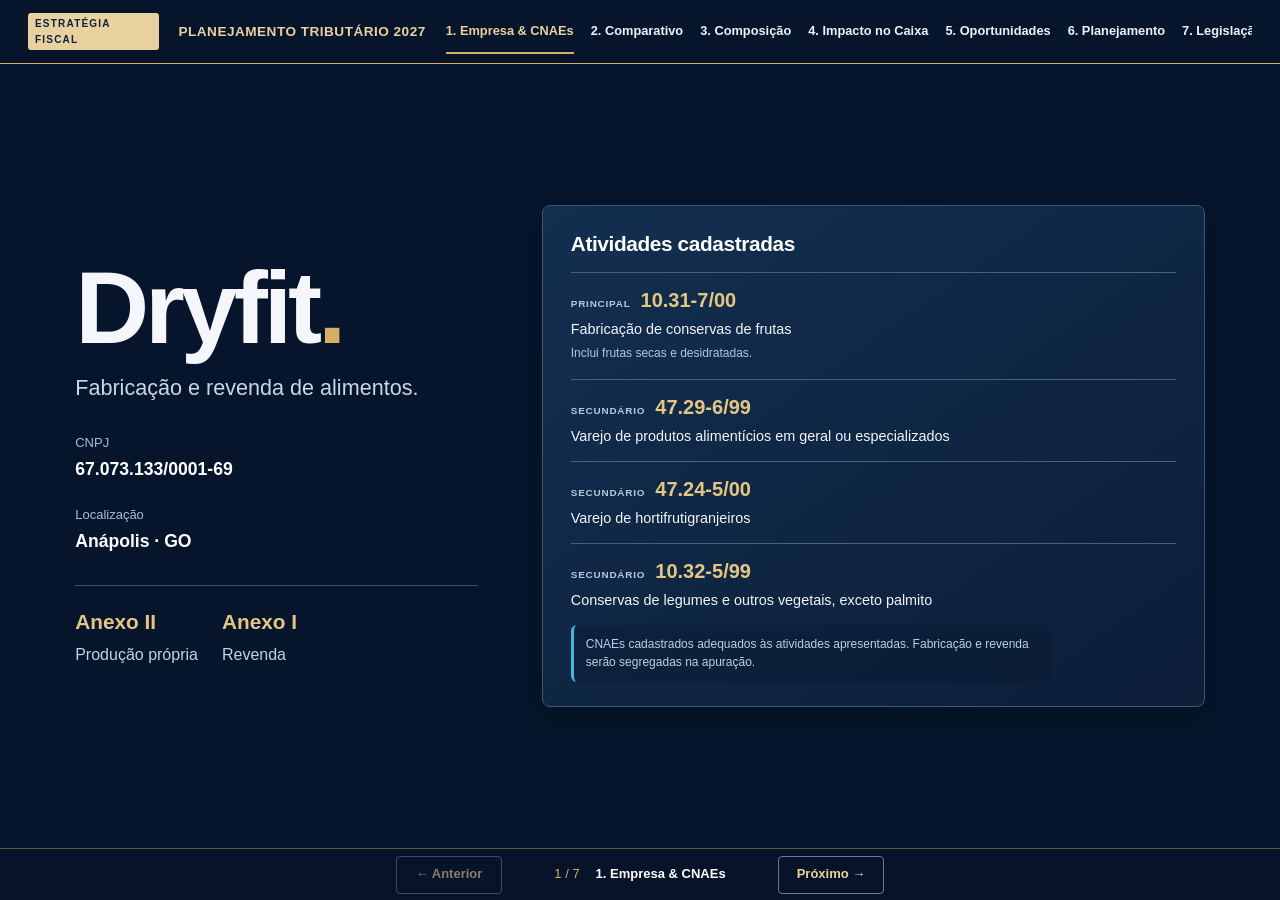
==== PAINEL_TRIBUTARIO_CNPJ_67073133000169.html @ e301f30d "Add files via upload" ====
<!doctype html>
<html lang="pt-BR">
<head>
<meta charset="utf-8">
<meta name="viewport" content="width=device-width,initial-scale=1">
<meta name="theme-color" content="#081a34">
<title>Planejamento Tributário 2027 · Apresentação Executiva Dryfit</title>
<link rel="stylesheet" href="painel_tributario.css">
<link rel="stylesheet" href="client_final.css">
<script src="vendor/three.global.js" defer></script><script src="painel_tributario.js" defer></script><script src="meeting_chart_3d.js" defer></script><script src="client_final.js" defer></script>
</head>
<body data-slide="empresa">

<header class="masthead">
  <a class="brand" href="#empresa">
    <span class="brand-badge">ESTRATÉGIA FISCAL</span>
    <span class="brand-name">PLANEJAMENTO TRIBUTÁRIO 2027</span>
  </a>
  <nav class="section-nav" aria-label="Navegação da apresentação">
    <a href="#empresa" aria-current="page">1. Empresa & CNAEs</a>
    <a href="#tributacao">2. Comparativo</a>
    <a href="#tributos">3. Composição</a>
    <a href="#alternativas">4. Impacto no Caixa</a>
    <a href="#oportunidades">5. Oportunidades</a>
    <a href="#atuacao">6. Planejamento</a>
    <a href="#legislacao">7. Legislação</a>
  </nav>
</header>

<main class="page-width">

  <!-- SLIDE 1: EMPRESA E CNAES -->
  <section id="empresa" class="presentation-slide company-slide" data-slide><div class="company-identity"><h1 class="companywordmark">Dryfit<span>.</span></h1><p class="company-description">Fabricação e revenda de alimentos.</p><div class="company-data"><div><span>CNPJ</span><strong>67.073.133/0001-69</strong></div><div><span>Localização</span><strong>Anápolis · GO</strong></div></div><div class="company-annexes"><div><strong>Anexo II</strong><span>Produção própria</span></div><div><strong>Anexo I</strong><span>Revenda</span></div></div></div><div class="company-cnae"><h2>Atividades cadastradas</h2><div class="registered-cnae"><span>PRINCIPAL</span><strong>10.31-7/00</strong><p>Fabricação de conservas de frutas</p><small>Inclui frutas secas e desidratadas.</small></div><div class="registered-cnae"><span>SECUNDÁRIO</span><strong>47.29-6/99</strong><p>Varejo de produtos alimentícios em geral ou especializados</p></div><div class="registered-cnae"><span>SECUNDÁRIO</span><strong>47.24-5/00</strong><p>Varejo de hortifrutigranjeiros</p></div><div class="registered-cnae"><span>SECUNDÁRIO</span><strong>10.32-5/99</strong><p>Conservas de legumes e outros vegetais, exceto palmito</p></div><p class="cnae-note">CNAEs cadastrados adequados às atividades apresentadas. Fabricação e revenda serão segregadas na apuração.</p></div></section>

  <!-- SLIDE 2: COMPARATIVO DE RECOLHIMENTO -->
  <div class="page-title" hidden>
    <h1>Comparativo de Desembolso Tributário</h1>
    <p>Simulação executiva de recolhimento · Cenários para 2027 · Anápolis / GO</p>
    <div class="company-meta">
      <span>CNPJ 67.073.133/0001-69</span>
      <span id="annexContext">Produção própria · Anexo II</span>
      <span>Revenda Varejo: Anexo I (4,00%)</span>
    </div>
  </div>

  <section id="tributacao" data-slide class="presentation-slide decision-stage" aria-label="Comparativo executivo de tributos" hidden>
    <aside class="controls">
      <div class="field">
        <label for="monthly">Receita mensal de referência</label>
        <output class="control-value" id="monthValue" for="monthly">R$ 3.000,00</output>
        <input id="monthly" type="range" min="3000" max="20000" step="500" value="3000">
        <div class="range-labels"><span>R$ 3 mil</span><span>R$ 15 mil</span><span>R$ 20 mil</span></div>
      </div>

      <div class="field activity-choice">
        <span class="field-label">Origem da mercadoria vendida</span>
        <div class="segmented" role="group" aria-label="Enquadramento da mercadoria">
          <button type="button" id="activityAnnex2" aria-pressed="true">Produção própria · II</button>
          <button type="button" id="activityAnnex1" aria-pressed="false">Revenda · I</button>
        </div>
        <p class="hint" id="activityHint">Produção própria no CNAE 1031-7/00 (4,5%). Revenda com CNAEs de comércio · Anexo I.</p>
      </div>

      <div class="field product-choice">
        <span class="field-label">Frutas secas elegíveis</span>
        <div class="product-benefit-fixed"><strong>Redução de 60%</strong><span>Aplicada ao IBS/CBS por fora</span></div>
        <div class="segmented" role="group" aria-label="Tratamento fiscal dos produtos na reforma tributária" hidden>
          <button type="button" id="standardProduct" aria-pressed="false">Geral (11,3%)</button>
          <button type="button" id="foodProduct" aria-pressed="true">Redução 60%</button>
          <button type="button" id="zeroProduct" aria-pressed="false">Alíquota zero</button>
        </div>
        <p class="benefit-scope">A redução altera apenas o híbrido. O DAS integral permanece igual.</p>
      </div>

      <button type="button" id="productsToggle" class="products-button" aria-haspopup="dialog">Consultar catálogo e NCMs</button>

      <details class="history">
        <summary>Ajustar base acumulada (RBT12)</summary>
        <div class="segmented" role="group" aria-label="Base da receita acumulada">
          <button type="button" id="stable" aria-pressed="true">Receita constante</button>
          <button type="button" id="custom" aria-pressed="false">Informar RBT12</button>
        </div>
        <div id="rbtWrap" class="field" hidden>
          <label for="rbt">Receita acumulada em 12 meses</label>
          <output class="control-value" id="rbtValue" for="rbt">R$ 36.000,00</output>
          <input id="rbt" type="range" min="1000" max="360000" step="1000" value="36000">
        </div>
      </details>

      <button type="button" id="reset" class="reset-button">Restaurar valores padrão</button>
      <div id="inputError" role="alert" hidden></div>
    </aside>

    <div class="comparison-stage">
      <div class="comparison-heading">
        <h2>Simples Integral vs. IBS/CBS por Fora</h2>
      </div>

      <!-- Comparação com composição do recolhimento por fora. -->
      <figure class="chart3d" aria-label="Comparação visual dos totais mensais"><div class="columns"><div class="column-group integral"><div class="column-label"><h3>Simples integral</h3></div><div class="bar-space"><div class="tax-column" id="fullBar" style="--bar-height:139.45"><div class="column-total"><strong id="fullTotal">R$ 135,00</strong><span>/ mês</span><span class="column-rate" id="fullRate">4,50%</span></div></div></div><p class="chart-legend">DAS <strong id="fullDASshare">R$ 135,00</strong></p></div><div class="column-group external"><div class="column-label"><h3>IBS/CBS por fora</h3></div><div class="bar-space"><div class="tax-column" id="hybridBar" style="--bar-height:260"><div class="column-total"><strong id="hybridTotal">R$ 251,70</strong><span>/ mês</span><span class="column-rate" id="hybridRate">8,39%</span></div></div></div><p class="chart-legend"><span>DAS remanescente <strong id="hybridBase">R$ 116,10</strong></span><span>IBS/CBS bruto <strong id="hybridRegular">R$ 135,60</strong></span></p></div></div><div class="chart-floor" aria-hidden="true"></div><figcaption class="estimate-note" id="scenarioLabel">Estimativa · valores brutos sem créditos</figcaption></figure>

      <div class="decision-message">
        <h3 id="decisionTitle">Impacto direto no caixa</h3>
        <p id="decisionText">Comparação de recolhimento sob os mesmos parâmetros de receita.</p>
        <strong id="monthlyGap">Diferença: +R$ 116,70 / mês</strong>
      </div>

      <div class="tax-detail">
        <div>
          <span>CBS por fora</span>
          <strong id="cbsApplied">4,48%</strong>
          <small id="cbsAmount">R$ 134,40 / mês</small>
        </div>
        <div>
          <span>IBS por fora</span>
          <strong id="ibsApplied">0,04%</strong>
          <small id="ibsAmount">R$ 1,20 / mês</small>
        </div>
        <div>
          <span>Produto no híbrido</span>
          <strong id="reductionValue">Redução de 60%</strong>
          <small id="benefitProductHint">Frutas secas sem adição de açúcar</small>
        </div>
      </div>
      <p class="estimate-note">Estimativa 2027 · CBS 11,2% + IBS 0,1% antes do benefício · débitos brutos, sem créditos.</p>
    </div>
  </section>

  <p id="statusText" class="sr-only" role="status" aria-live="polite"></p>

  <!-- SLIDE 3: ONDE ENTRA CADA TRIBUTO -->
  <section id="tributos" class="presentation-slide section-block" data-slide hidden>
    <div class="section-heading">
      <h2>Composição dos Tributos</h2>
      <p><span id="taxTableActivityRef">Produção · Anexo II</span> · receita <span id="taxTableMonthRef">R$ 3.000,00</span>.</p>
    </div>
    <div class="table-scroll">
      <table class="tax-table">
        <thead>
          <tr>
            <th scope="col">Tributo</th>
            <th scope="col">Simples Integral<br>Alíquota Efetiva</th>
            <th scope="col">Valor no DAS</th>
            <th scope="col">IBS/CBS por Fora<br>Alíquota Efetiva</th>
            <th scope="col">Valor Recolhido</th>
            <th scope="col">Forma de Recolhimento</th>
          </tr>
        </thead>
        <tbody id="taxRows"></tbody>
        <tfoot>
          <tr>
            <th>Total Mensal</th>
            <td id="taxFullRate"></td>
            <td id="taxFullAmount"></td>
            <td id="taxHybridRate"></td>
            <td id="taxHybridAmount"></td>
            <td>Guia única vs. Duas apurações</td>
          </tr>
        </tfoot>
      </table>
    </div>
    <div class="tax-explanation">
      <p><strong>Integral:</strong> tributos da atividade reunidos no DAS. IPI apenas na produção própria.</p>
      <p><strong>Híbrido:</strong> tributos remanescentes no DAS; IBS/CBS separados, com o tratamento do produto.</p>
    </div>
  </section>

  <!-- SLIDE 4: IMPACTO NO CAIXA -->
  <section id="alternativas" data-slide class="presentation-slide section-block" hidden>
    <div class="section-heading">
      <h2>Impacto no Fluxo de Caixa</h2>
      <p><span id="comparisonScenario">Produção · Anexo II · Redução de 60%</span><br>Valores brutos, sem créditos.</p>
    </div>
    <div class="table-scroll" tabindex="0" role="region" aria-label="Tabela de faturamento e desembolso">
      <table class="comparison-table">
        <thead>
          <tr>
            <th scope="col">Receita Mensal</th>
            <th scope="col">Simples Integral</th>
            <th scope="col">IBS/CBS por Fora</th>
            <th scope="col">Diferença Mensal</th>
            <th scope="col">Alíquota Efetiva Integral</th>
            <th scope="col">Alíquota Efetiva por Fora</th>
          </tr>
        </thead>
        <tbody id="comparisonRows"></tbody>
      </table>
    </div>
    <div class="regime-grid">
      <article>
        <h3>B2C · consumidor final</h3>
        <p>Planejamento no Simples integral. Preço final e margem por produto; os tributos permanecem no DAS.</p>
      </article>
      <article>
        <h3>B2B · venda a empresas</h3>
        <p>O DAS segue a atividade, como no B2C. Cliente no regime regular recebe crédito de IBS/CBS limitado ao devido no Simples.</p>
      </article>
      <article>
        <h3>Alternativa · modelo híbrido</h3>
        <p>IBS/CBS por fora, mediante opção formal. Reavaliar preço, margem e exigências dos clientes B2B antes da mudança.</p>
      </article>
    </div>
    <div class="period-note">
      <strong>Referências da análise</strong>
      <p>Dezembro/2026: 4% informado. Em 2027: revenda começa em 4% e produção em 4,5%. <strong>Presumido e Real: migração não indicada no planejamento atual.</strong> Reavaliar com crescimento, margens, folha e custos.</p>
    </div>
  </section>

  <!-- SLIDE 5: OPORTUNIDADES -->
  <section id="oportunidades" data-slide class="presentation-slide section-block" hidden>
    <div class="section-heading">
      <h2>Produtos e tratamento tributário</h2>
      <p>Redução e alíquota zero por produto: aplicação exclusiva ao IBS/CBS por fora nesta comparação.</p>
    </div>
    <div class="opportunity-list">
      <article>
        <div>
          <h3>Simples integral · caminho para 2027</h3>
          <span class="status">Dentro do DAS</span>
        </div>
        <p>O benefício de IBS/CBS do produto <strong>não reduz o DAS integral</strong>. Aplicam-se os Anexos I e II às receitas segregadas.</p>
      </article>

      <article>
        <div>
          <h3>Maçã, damasco e ameixa secos</h3>
          <span class="status">Híbrido · redução de 60%</span>
        </div>
        <p>NCM 0813.30.00, 0813.10.00 e 0813.20.10/20. Sem adição de açúcar ou outros edulcorantes: <strong>CBS estimada 4,48% + IBS 0,04%</strong>.</p>
      </article>

      <article>
        <div>
          <h3>Alíquota Zero no Coco Dessecado</h3>
          <span class="status">Híbrido · alíquota zero</span>
        </div>
        <p>NCM 0801.11.00: <strong>CBS 0% + IBS 0%</strong>, pela previsão específica do Anexo XV. O DAS remanescente continua devido.</p>
      </article>

      <article>
        <div>
          <h3>Aplicação nas vendas B2B e B2C</h3>
          <span class="status">Mesmo enquadramento do produto</span>
        </div>
        <p>O canal de venda não muda a redução por produto. No híbrido, o enquadramento depende do NCM, da composição e da opção pelo regime regular.</p>
      </article>

    </div>
    <button type="button" class="source-button" data-open-products>Ver produtos, NCMs e condições</button>
  </section>

  <!-- SLIDE 6: PLANO DE AÇÃO -->
  <section id="atuacao" data-slide class="presentation-slide section-block" hidden>
    <div class="section-heading">
      <h2>Como vamos trabalhar em 2027</h2>
      <p>Simples integral · B2B e B2C.</p>
    </div>
    <div class="work-plan">
      <article>
        <span class="step-num">ETAPA 1</span>
        <h3>Organizar produtos e receitas</h3>
        <p>Cadastrar produtos com descrição, <strong>NCM e origem</strong>. Separar fabricação própria (<strong>Anexo II</strong>) e comércio (<strong>Anexo I</strong>), quando houver revenda.</p>
      </article>

      <article>
        <span class="step-num">ETAPA 2</span>
        <h3>Continuar no Simples integral</h3>
        <p>Em 2027, manter o Simples integral, <strong>mais vantajoso nos cenários apresentados</strong>. Os benefícios de IBS/CBS por produto analisados aqui não reduzem o DAS integral.</p>
      </article>

      <article>
        <span class="step-num">ETAPA 3</span>
        <h3>Executar e acompanhar</h3>
        <p><strong>Emitir notas fiscais</strong>, cadastrar novos produtos, conferir receitas e apurar o DAS. Avaliar a evolução da empresa, o faturamento e as margens de B2B e B2C.</p>
      </article>
    </div>
    <div class="plan-forecast" aria-label="Referência de recolhimento para 2027">
      <div><span>Receita mensal de referência</span><strong id="planRevenue">R$ 3.000,00</strong></div>
      <div><span>Revenda · DAS integral</span><strong id="planRetail">R$ 120,00</strong></div>
      <div><span>Produção · DAS integral</span><strong id="planProduction">R$ 135,00</strong></div>
    </div>
    <p class="plan-note">Valores para a mesma receita em cada atividade, com receita constante. Na operação mista, o DAS soma os valores das receitas segregadas.</p>
  </section>

  <!-- SLIDE 7: LEGISLAÇÃO -->
  <section id="legislacao" class="presentation-slide section-block legal-slide" data-slide hidden>
    <div class="section-heading">
      <h2>Legislação e Normas</h2>
      <p>Fontes oficiais · consulta em 12/11/2026 · CBS estimada.</p>
    </div>
    <div class="legal-grid">
      <article>
        <span class="law-label">Aplicação dos benefícios</span>
        <h3>Integral e híbrido</h3>
        <p>Integral segue as regras do Simples. A opção pelo regime regular permite aplicar as reduções de IBS/CBS por fora.</p>
        <strong>Redução do produto não altera o DAS integral</strong>
        <a href="https://legis.senado.gov.br/norma/40180341/publicacao/40181429" target="_blank" rel="noopener noreferrer">LC 214/2025 · art. 41, §§ 2º e 3º</a>
      </article>

      <article>
        <span class="law-label">Alimentos: Redução de 60%</span>
        <h3>LC nº 214/2025 · Art. 135 · Anexo VII</h3>
        <p>Frutas secas elegíveis do item 14, sem adição de açúcar ou outros edulcorantes. Aplicação no regime regular por fora.</p>
        <strong>CBS: 4,48% · IBS: 0,04%</strong>
        <a href="https://legis.senado.gov.br/norma/40180341/publicacao/40180967" target="_blank" rel="noopener noreferrer">LC 214/2025 · Anexo VII</a>
      </article>

      <article>
        <span class="law-label">Alíquota Zero</span>
        <h3>LC nº 214/2025 · Art. 148 · Anexo XV</h3>
        <p>Coco dessecado, NCM 0801.11.00, abrangido pela subposição 0801.1 do item 6. Aplicação por fora; o DAS remanescente permanece.</p>
        <strong>CBS: 0,00% · IBS: 0,00%</strong>
        <a href="https://legis.senado.gov.br/norma/40180341/publicacao/40181038" target="_blank" rel="noopener noreferrer">LC 214/2025 · Anexo XV</a>
      </article>

      <article>
        <span class="law-label">B2B e B2C</span>
        <h3>Venda a empresas no Simples integral</h3>
        <p>Comprador no regime regular: crédito limitado ao IBS/CBS devido pelo fornecedor no Simples. B2C mantém foco no preço final.</p>
        <strong>O tipo de cliente não muda o Anexo</strong>
        <a href="https://legis.senado.gov.br/norma/40180341/publicacao/40181429" target="_blank" rel="noopener noreferrer">LC 214/2025 · art. 47, § 9º, II</a>
      </article>
    </div>

    <button type="button" id="legalToggle" class="source-button">Ver notas técnicas completas</button>
  </section>
</main>

<!-- DIALOGS -->
<dialog id="legalDialog" class="products-dialog" aria-labelledby="legalTitle">
  <div class="dialog-heading">
    <h2 id="legalTitle">Notas Técnicas e Premissas</h2>
    <button type="button" id="closeLegal">Fechar</button>
  </div>
  <div class="detail-content">
    <p>Simulação elaborada sob a legislação vigente (LC 123/2006 e LC 214/2025) para o ano de 2027.</p>
    <p><strong>Produção e revenda:</strong> Anexo II e Anexo I, respectivamente. Alíquotas iniciais 4,5% e 4%; a RBT12 total determina a faixa. A simulação mostra toda a receita em uma atividade por vez, sem inventar divisão das vendas.</p>
    <p><strong>Benefício por produto:</strong> a redução de 60% e a alíquota zero da LC 214 são aplicadas somente aos débitos de IBS/CBS do regime regular por fora. Não reduzem o DAS integral. Fundamento: LC 214, art. 41, §§ 2º e 3º, e <a href="https://www.planalto.gov.br/ccivil_03/leis/lcp/lcp123.htm#art24" target="_blank" rel="noopener noreferrer">LC 123, art. 24, § 1º</a>.</p>
    <p><strong>Alíquotas estimadas:</strong> referência CBS de 11,3% estimada pelo TCU, com redução transitória de 0,1 ponto: CBS 11,2% + IBS 0,1%. Com redução de 60%: CBS 4,48% e IBS 0,04%. <a href="https://portal.tcu.gov.br/imprensa/noticias/tcu-calcula-aliquota-de-referencia-de-113-para-novo-tributo-sobre-consumo" target="_blank" rel="noopener noreferrer">Estimativa oficial do TCU</a>.</p>
    <p><strong>Base do comparativo:</strong> receita mensal usada como base ilustrativa dos débitos brutos de IBS/CBS, sem créditos. A apuração real ajusta a base pelos tributos excluídos e documentos da operação.</p>
    <p><strong>Tabelas 2027–2028:</strong> <a href="https://legis.senado.gov.br/norma/40180341/publicacao/40181079" target="_blank" rel="noopener noreferrer">Anexo I</a> e <a href="https://legis.senado.gov.br/norma/40180341/publicacao/40181111" target="_blank" rel="noopener noreferrer">Anexo II</a>. Em janeiro/2027, a regra proporcional de início de atividade utiliza os meses de maio a novembro/2026; sem histórico real, esta apresentação usa receita constante.</p>
    <p><strong>Calendário de opção:</strong> de 1º a 31 de março/2027 para o modelo híbrido com efeitos de julho a dezembro/2027, conforme <a href="https://www8.receita.fazenda.gov.br/SIMPLESNACIONAL/noticias/noticiacompleta.aspx?id=E595D010-1E04-4C3B-95D9-185FC58594B5" target="_blank" rel="noopener noreferrer">Receita Federal / CGSN</a>. A apresentação não formaliza opção tributária.</p>
  </div>
</dialog>

<dialog id="productsDialog" class="products-dialog" aria-labelledby="productsTitle">
  <div class="dialog-heading">
    <div>
      <h2 id="productsTitle">Catálogo de Produtos e NCMs</h2>
      <p>Exemplos para a atividade · benefícios somente no modelo por fora. Não alteram o DAS integral.</p>
    </div>
    <button type="button" id="closeProducts">Fechar</button>
  </div>
  <div id="productCatalog" class="product-catalog">
    <article>
      <div>
        <h3>Maçã Desidratada</h3>
        <p>NCM 0813.30.00 · Sem adição de açúcar</p>
      </div>
      <div>
        <span>Redução de 60%</span>
        <strong>CBS 4,48% · IBS 0,04%</strong>
      </div>
      <button type="button" data-benefit="reduced" data-product="Maçã seca sem açúcar">Demonstrar</button>
    </article>

    <article>
      <div>
        <h3>Damasco Seco</h3>
        <p>NCM 0813.10.00 · Sem adição de açúcar</p>
      </div>
      <div>
        <span>Redução de 60%</span>
        <strong>CBS 4,48% · IBS 0,04%</strong>
      </div>
      <button type="button" data-benefit="reduced" data-product="Damasco seco sem açúcar">Demonstrar</button>
    </article>

    <article>
      <div>
        <h3>Ameixa Seca</h3>
        <p>NCM 0813.20.10 com caroço / 0813.20.20 sem caroço</p>
      </div>
      <div>
        <span>Redução de 60%</span>
        <strong>CBS 4,48% · IBS 0,04%</strong>
      </div>
      <button type="button" data-benefit="reduced" data-product="Ameixa seca sem açúcar">Demonstrar</button>
    </article>

    <article class="zero-product">
      <div>
        <h3>Coco Dessecado</h3>
        <p>NCM 0801.11.00 · Sem edulcorantes</p>
      </div>
      <div>
        <span>Alíquota Zero Específica</span>
        <strong>CBS 0,00% · IBS 0,00%</strong>
      </div>
      <p class="zero-info">Alíquota zero de IBS e CBS.</p>
    </article>
  </div>

  <div class="product-conditions">
    <h3>Requisitos para a Redução de 60%:</h3>
    <ul>
      <li>Sem adição de açúcar ou outros edulcorantes; NCM e composição compatíveis com o item 14 do Anexo VII.</li>
      <li>Respeitar as exclusões de nozes, castanhas e frutas não regionais; misturas exigem análise de todos os componentes.</li>
      <li>Benefício na apuração regular de IBS/CBS, após opção pelo modelo por fora. O DAS integral não muda.</li>
    </ul>
  </div>
  <button type="button" id="applyFoodBenefit" class="apply-benefit">Aplicar Redução de 60%</button>
</dialog>

<div class="mobile-summary" aria-label="Resumo do comparativo">
  <div>
    <span>Simples Integral</span>
    <strong id="mobileFull">R$ 135,00</strong>
  </div>
  <div>
    <span>IBS/CBS por Fora</span>
    <strong id="mobileHybrid">R$ 251,70</strong>
  </div>
</div>

<footer class="slide-controls">
  <button type="button" id="prevSlide" aria-label="Slide anterior">← Anterior</button>
  <div class="slide-indicator">
    <span id="slideCount">1 / 7</span>
    <strong id="slideTitle">1. Empresa & CNAEs</strong>
  </div>
  <button type="button" id="nextSlide" aria-label="Próximo slide">Próximo →</button>
</footer>

</body>
</html>
---- painel_tributario.css ----
@layer reset, base, components, responsive, print;

@layer reset {
  *, *::before, *::after { box-sizing: border-box; }
  html { scroll-behavior: smooth; }
  body, h1, h2, h3, p, figure, fieldset, dl, dd, ol { margin: 0; }
  button, input, select { font: inherit; }
  button { color: inherit; }
  [hidden] { display: none !important; }
}

@layer base {
  :root {
    color-scheme: light;
    --page: #f4f6f8;
    --paper: #fff;
    --paper-warm: #fbfaf6;
    --ink: #14263d;
    --muted: #526276;
    --line: #dce2e9;
    --soft: #edf1f5;
    --navy: #081a34;
    --navy-deep: #06152b;
    --navy-raised: #102746;
    --navy-line: #29425f;
    --on-navy: #f5f6f7;
    --on-navy-muted: #c4cfda;
    --gold: #d6af64;
    --gold-soft: #e8d19f;
    --blue: #64bad2;
    --blue-deep: #367f9e;
    --success: #2b755d;
    --success-soft: #e7f1eb;
    --warning: #995323;
    --warning-soft: #fbf0df;
    --error: #a1262d;
    --error-soft: #fff0f0;
    --focus: #2b718c;
    --radius: 14px;
    font-family: "Segoe UI Variable", "Aptos", Inter, system-ui, sans-serif;
    color: var(--ink);
    background: var(--page);
    font-size: 16px;
    font-synthesis: none;
    text-rendering: optimizeLegibility;
  }

  body { min-width: 320px; line-height: 1.55; -webkit-font-smoothing: antialiased; }
  ::selection { color: var(--navy); background: var(--gold-soft); }
  a { color: #1b6385; text-underline-offset: .2em; text-decoration-thickness: 1px; }
  a:hover { text-decoration-thickness: 2px; }
  button, select, summary { cursor: pointer; }
  button { touch-action: manipulation; }
  input, select, output, strong, td, dd { font-variant-numeric: tabular-nums; }
  input { caret-color: var(--navy); }
  button:disabled, input:disabled { opacity: .56; cursor: not-allowed; }
  :focus-visible { outline: 3px solid var(--focus); outline-offset: 3px; }

  h1 { font-size: 2.25rem; line-height: 1.12; font-weight: 680; letter-spacing: -.03em; }
  h2 { font-size: 1.25rem; line-height: 1.3; font-weight: 680; letter-spacing: -.018em; }
  h3 { font-size: 1rem; line-height: 1.35; font-weight: 660; letter-spacing: -.01em; }
  p { max-width: 72ch; }
  .page-width { width: min(1320px, calc(100% - 64px)); margin-inline: auto; }
  .hint { color: var(--muted); font-size: .8125rem; line-height: 1.55; }
  .sr-only { position: absolute; width: 1px; height: 1px; padding: 0; margin: -1px; overflow: hidden; clip: rect(0,0,0,0); white-space: nowrap; border: 0; }
  .skip { position: absolute; z-index: 30; top: -80px; left: 20px; padding: 12px 16px; background: var(--paper); color: var(--navy); border: 1px solid var(--line); border-radius: 6px; }
  .skip:focus { top: 12px; }
}

@layer components {
  .masthead { display: flex; align-items: center; justify-content: space-between; gap: 22px; min-height: 68px; border-bottom: 1px solid var(--line); }
  .brand { display: flex; align-items: center; gap: 11px; min-width: 0; color: var(--navy); }
  .brand-symbol { width: 30px; height: 30px; flex: none; stroke: #a77b2e; stroke-width: 1.8; fill: none; }
  .brand-name { font-size: .875rem; font-weight: 680; letter-spacing: .005em; }
  .header-actions { display: flex; align-items: center; gap: 14px; }
  .header-actions button { min-height: 44px; padding: 9px 15px; border: 1px solid #c7d1dc; border-radius: 6px; background: var(--paper); color: var(--navy); font-size: .8125rem; font-weight: 620; }
  .header-actions button:hover { border-color: #a77b2e; background: #fbf8f0; }

  .section-nav { display: flex; align-items: center; gap: 27px; min-height: 48px; border-bottom: 1px solid var(--line); overflow-x: auto; scrollbar-width: none; }
  .section-nav::-webkit-scrollbar { display: none; }
  .section-nav a { display: inline-flex; align-items: center; min-height: 44px; flex: none; color: #43566e; text-decoration: none; font-size: .8125rem; font-weight: 580; }
  .section-nav a:hover { color: #8a6322; }

  .page-title { padding-block: clamp(25px, 3.5vw, 42px) clamp(24px, 3vw, 36px); }
  .page-title h1 { color: var(--navy); }
  .page-title>p { margin-top: 8px; color: var(--muted); font-size: .9375rem; }
  .company-meta { display: flex; flex-wrap: wrap; gap: 8px 18px; margin-top: 14px; color: #43566e; font-size: .8125rem; }
  .company-meta>*+* { position: relative; }
  .company-meta>*+*::before { content: ""; position: absolute; left: -10px; top: .4em; width: 1px; height: .9em; background: #b9c3ce; }

  .decision-stage { display: grid; grid-template-columns: minmax(285px, .76fr) minmax(0, 1.64fr); align-items: stretch; overflow: hidden; border: 1px solid #c8d1dc; border-radius: var(--radius); background: var(--navy); box-shadow: 0 14px 38px #10274412; }
  .controls { min-width: 0; padding: clamp(22px, 2.4vw, 32px); background: var(--paper-warm); border-right: 1px solid var(--line); }
  .controls h2 { margin-bottom: 23px; color: var(--navy); }
  .field { min-width: 0; }
  .field+.field { margin-top: 23px; }
  .field label { display: flex; align-items: baseline; justify-content: space-between; gap: 10px; margin-bottom: 5px; color: #34455a; font-size: .8125rem; font-weight: 640; }
  .control-value { display: block; color: var(--navy); font-size: 1.75rem; font-weight: 690; line-height: 1.16; letter-spacing: -.025em; }
  .control-value output { color: inherit; }
  .range-labels { display: flex; justify-content: space-between; gap: 12px; color: #5b6a7d; font-size: .75rem; line-height: 1.35; }
  .field .hint { margin-top: 5px; }

  input[type="range"] { --range-color: #a47a2e; display: block; width: 100%; min-width: 0; min-height: 44px; margin: 7px 0 0; padding: 0; appearance: none; background: transparent; accent-color: var(--range-color); cursor: pointer; touch-action: pan-y; }
  input[type="range"]::-webkit-slider-runnable-track { height: 5px; border: 0; border-radius: 99px; background: #d7dde2; }
  input[type="range"]::-webkit-slider-thumb { width: 19px; height: 19px; margin-top: -7px; appearance: none; border: 3px solid #fff; border-radius: 50%; background: var(--range-color); box-shadow: 0 0 0 1px var(--range-color), 0 2px 5px #081a3426; }
  input[type="range"]::-moz-range-track { height: 5px; border: 0; border-radius: 99px; background: #d7dde2; }
  input[type="range"]::-moz-range-progress { height: 5px; border-radius: 99px; background: var(--range-color); }
  input[type="range"]::-moz-range-thumb { width: 13px; height: 13px; border: 3px solid #fff; border-radius: 50%; background: var(--range-color); box-shadow: 0 0 0 1px var(--range-color), 0 2px 5px #081a3426; }
  input[type="range"]:focus-visible { outline: 0; }
  input[type="range"]:focus-visible::-webkit-slider-thumb { box-shadow: 0 0 0 4px #2b718c36, 0 0 0 6px var(--focus); }
  input[type="range"]:focus-visible::-moz-range-thumb { box-shadow: 0 0 0 4px #2b718c36, 0 0 0 6px var(--focus); }

  .segmented { display: grid; grid-template-columns: 1fr 1fr; gap: 4px; margin-top: 8px; padding: 4px; border: 1px solid #d7dde3; border-radius: 7px; background: #eef1f4; }
  .segmented button, .product-choice button { min-width: 0; min-height: 44px; padding: 8px 9px; border: 1px solid transparent; border-radius: 5px; background: transparent; color: #536378; text-align: center; font-size: .75rem; line-height: 1.35; font-weight: 560; }
  .segmented button:hover, .product-choice button:hover { color: var(--navy); background: #f9fafb; }
  .segmented button[aria-pressed="true"], .product-choice button[aria-pressed="true"] { border-color: #d3c194; background: #fffdf8; color: #684d1c; font-weight: 680; box-shadow: 0 1px 3px #081a3414; }
  #rbtWrap { margin-top: 18px; }
  .product-choice { display: grid; grid-template-columns: 1fr 1fr; gap: 7px; margin-top: 20px; padding-top: 17px; border-top: 1px solid #dce2e4; }
  .product-choice button { border-color: #d7dde3; background: #fff; }
  .product-choice button[aria-pressed="true"] { border-color: #b99b5e; background: #fbf8f0; }
  .controls .hint { color: #566578; }
  .controls .field>.hint { margin-top: 5px; }
  .input-error { margin-top: 13px; padding: 10px 12px; border: 1px solid #e7b7b7; border-radius: 6px; color: var(--error); background: var(--error-soft); font-size: .8125rem; }

  .comparison-stage { min-width: 0; padding: clamp(24px, 3.4vw, 44px); color: var(--on-navy); background: var(--navy); }
  .comparison-stage :focus-visible { outline-color: var(--gold-soft); }
  .comparison-heading { display: flex; align-items: end; justify-content: space-between; gap: 20px; padding-bottom: 17px; border-bottom: 1px solid var(--navy-line); }
  .comparison-heading h2 { color: var(--on-navy); font-size: 1.25rem; }
  .comparison-heading p { margin-top: 5px; color: var(--on-navy-muted); font-size: .8125rem; }

  .chart3d { padding-top: 24px; }
  .columns { display: grid; grid-template-columns: repeat(2, minmax(0, 1fr)); align-items: end; gap: clamp(28px, 7vw, 76px); min-height: 360px; padding: 0 clamp(10px, 5vw, 56px); }
  .column-group { display: grid; grid-template-rows: auto auto auto 1fr; align-items: end; justify-items: center; min-width: 0; height: 100%; }
  .column-label { width: 100%; min-height: 42px; color: var(--on-navy); text-align: center; }
  .column-label h3 { font-size: .875rem; font-weight: 620; }
  .column-total { display: block; margin-top: 3px; color: var(--gold-soft); font-size: 1.25rem; line-height: 1.25; font-weight: 690; letter-spacing: -.015em; text-align: center; }
  .column-rate { display: block; margin-top: 3px; color: var(--on-navy-muted); font-size: .75rem; text-align: center; }
  .bar-space { position: relative; display: flex; align-items: end; justify-content: center; width: 100%; height: 292px; margin-top: 14px; }
  .tax-column { position: relative; z-index: 1; display: flex; flex-direction: column; justify-content: flex-start; width: clamp(62px, 8vw, 92px); height: calc(var(--bar-height, 220) * 1px); max-height: 280px; min-height: 18px; overflow: visible; border: 1px solid #ffffff1f; background: #347d96; transform: translateX(-7px); transform-origin: bottom center; }
  .column-group.integral .tax-column { background: #347d96; }
  .column-group.external .tax-column { background: #ae8745; }
  .bar-segment { display: block; flex: 0 0 auto; width: 100%; min-height: 0; }
  .bar-segment.base { height: var(--das-height, 0%); background: var(--blue); }
  .bar-segment.regular { height: var(--regular-height, 0%); background: var(--gold); }
  .column-group.external .bar-segment.base { background: #77bfd0; }
  .column-group.external .bar-segment.regular { background: #d6af64; }
  .tax-column::before, .tax-column::after { position: absolute; z-index: -1; content: ""; pointer-events: none; }
  .tax-column::before { inset: -8px 0 auto 0; height: 8px; clip-path: polygon(0 100%, 9px 0, 100% 0, calc(100% - 9px) 100%); background: #9ad2df; }
  .tax-column::after { top: 0; right: -14px; width: 14px; height: 100%; clip-path: polygon(0 0, 100% 8px, 100% 100%, 0 calc(100% - 8px)); background: #225970; }
  .column-group.external .tax-column::before { background: #e8d19f; }
  .column-group.external .tax-column::after { background: #806432; }
  .chart-floor { width: 100%; height: 1px; margin-top: -1px; background: #6d8094; }
  .chart-legend { display: flex; flex-wrap: wrap; justify-content: center; gap: 9px 22px; margin-top: 20px; color: var(--on-navy-muted); font-size: .75rem; }
  .chart-legend>* { display: inline-flex; align-items: center; gap: 7px; }
  .chart-legend i { width: 9px; height: 9px; border-radius: 2px; background: var(--blue); }
  .chart-legend .regular-key i { background: var(--gold); }

  .decision-message { display: grid; grid-template-columns: minmax(0, 1fr) auto; align-items: center; gap: 20px; margin-top: 26px; padding: 19px 0 2px; border-top: 1px solid var(--navy-line); }
  .decision-message h3 { color: var(--gold-soft); font-size: .9375rem; }
  .decision-message p { margin-top: 5px; color: var(--on-navy-muted); font-size: .8125rem; }
  .breakeven { display: grid; gap: 3px; justify-items: end; padding-left: 20px; border-left: 1px solid var(--navy-line); text-align: right; }
  .breakeven span { color: var(--on-navy-muted); font-size: .75rem; }
  .breakeven strong { color: var(--gold-soft); font-size: 1.25rem; line-height: 1.2; }
  .estimate-note { margin-top: 16px; color: #c3d0d9; font-size: .75rem; }

  section#alternativas, section#oportunidades, section#atuacao { scroll-margin-top: 20px; }
  #alternativas { padding-top: clamp(40px, 6vw, 70px); }
  .section-heading { display: flex; align-items: end; justify-content: space-between; gap: 24px; margin-bottom: 17px; }
  .section-heading h2 { color: var(--navy); font-size: 1.4rem; }
  .section-heading p { max-width: 48ch; color: var(--muted); font-size: .875rem; }
  .table-scroll { overflow-x: auto; border: 1px solid var(--line); border-radius: 8px; background: var(--paper); scrollbar-color: #8b9aaa #e9edf1; scrollbar-width: thin; }
  table { width: 100%; min-width: 650px; border-collapse: collapse; background: var(--paper); font-size: .8125rem; }
  th, td { padding: 13px 15px; border-bottom: 1px solid #e5e9ed; text-align: left; vertical-align: top; }
  thead th { color: #4e5f73; background: #f1f3f5; font-size: .75rem; font-weight: 660; letter-spacing: .025em; white-space: nowrap; }
  tbody tr:last-child th, tbody tr:last-child td { border-bottom: 0; }
  tbody th { color: var(--navy); font-weight: 660; }
  tbody tr:hover { background: #f8f9fa; }
  .table-scroll:focus-visible { outline-offset: 2px; }
  .section-heading+.table-scroll { margin-top: 4px; }
  #alternativas>.hint { margin-top: 10px; }

  .regime-grid { display: grid; grid-template-columns: repeat(3, minmax(0, 1fr)); gap: 0 28px; margin-top: 27px; border-top: 1px solid #cfd7df; }
  .regime-grid article { min-width: 0; padding: 20px 0 16px; border-bottom: 1px solid #dfe4e9; }
  .regime-grid h3 { color: var(--navy); font-size: .9375rem; }
  .regime-grid p { margin-top: 7px; color: #4d5d71; font-size: .8125rem; line-height: 1.55; }
  .regime-grid .status { display: inline-flex; margin-top: 10px; color: #315f50; font-size: .75rem; font-weight: 640; }
  .regime-grid .status::before { content: ""; width: 7px; height: 7px; margin: .42em 7px 0 0; flex: none; border-radius: 50%; background: #5c9677; }
  .regime-grid .status.caution { color: #845823; }
  .regime-grid .status.caution::before { background: var(--gold); }

  #oportunidades { padding-top: clamp(40px, 6vw, 68px); }
  .opportunity-list { border-top: 1px solid #cfd7df; }
  .opportunity-list article { display: grid; grid-template-columns: 32px minmax(0, 1fr); gap: 12px; padding: 19px 0; border-bottom: 1px solid #dfe4e9; }
  .opportunity-number { padding-top: 1px; color: #9b762f; font-size: .75rem; font-weight: 680; font-variant-numeric: tabular-nums; }
  .opportunity-list h3 { color: var(--navy); }
  .opportunity-list p { margin-top: 5px; color: #4d5d71; font-size: .875rem; }
  .opportunity-list .status { display: inline-flex; align-items: center; min-height: 25px; margin-top: 8px; padding: 2px 8px; border: 1px solid #d4dfd8; border-radius: 4px; color: #315f50; background: #f2f7f3; font-size: .75rem; font-weight: 620; }
  .opportunity-list .status.caution { border-color: #e5d5b2; color: #79571d; background: #fbf8f0; }

  #atuacao { padding-top: clamp(40px, 6vw, 68px); }
  .work-plan { display: grid; grid-template-columns: repeat(3, minmax(0, 1fr)); gap: 26px; margin-top: 18px; padding-top: 20px; border-top: 1px solid #cfd7df; }
  .work-plan article { min-width: 0; }
  .work-plan h3 { color: var(--navy); }
  .work-plan p { margin-top: 6px; color: #4d5d71; font-size: .8125rem; }
  .closing-line { margin-top: 28px; padding: 15px 0; border-top: 1px solid #cfd7df; border-bottom: 1px solid #cfd7df; color: var(--navy); font-size: 1rem; font-weight: 650; }

  .technical-notes { margin-top: 22px; border-top: 1px solid #cfd7df; }
  .technical-notes details { border-bottom: 1px solid #dfe4e9; }
  .technical-notes summary { display: flex; align-items: center; justify-content: space-between; gap: 18px; min-height: 56px; padding-block: 14px; color: #273a52; font-size: .875rem; font-weight: 620; list-style: none; cursor: pointer; }
  .technical-notes summary::-webkit-details-marker { display: none; }
  .technical-notes summary::after { content: "+"; color: #906a28; font-size: 1.25rem; font-weight: 400; }
  .technical-notes details[open] summary::after { content: "−"; }
  .technical-notes summary:hover { color: #8a6322; }
  .detail-content { max-width: 80ch; padding: 0 0 20px; color: #43546a; font-size: .875rem; }
  .detail-content p+p, .detail-content ul+p { margin-top: 10px; }
  .detail-content ul, .detail-content ol { padding-left: 21px; }
  .detail-content li+li { margin-top: 6px; }
  .foot { display: flex; justify-content: space-between; gap: 18px; margin-top: 30px; padding-block: 19px 28px; border-top: 1px solid var(--line); color: var(--muted); font-size: .8125rem; }

  .presenter-notes:not([hidden]) { position: fixed; z-index: 20; inset: 0 0 0 auto; display: block; width: min(440px, 100vw); overflow-y: auto; padding: 28px; border-left: 1px solid #b5c1ce; background: var(--paper-warm); box-shadow: -18px 0 54px #081a342c; }
  .presenter-notes button#closeNotes { display: inline-flex; align-items: center; justify-content: center; min-width: 44px; min-height: 44px; margin-bottom: 22px; padding: 8px 13px; border: 1px solid #c7d1dc; border-radius: 6px; color: var(--navy); background: var(--paper); }
  .presenter-notes ol { padding-left: 22px; color: #43546a; }
  .presenter-notes li { padding: 0 0 14px 4px; }
  .mobile-summary { display: none; }
}

@layer responsive {
  @media (max-width: 1080px) {
    .page-width { width: calc(100% - 48px); }
    .decision-stage { grid-template-columns: minmax(265px, .78fr) minmax(0, 1.42fr); }
    .controls { padding: 22px; }
    .comparison-stage { padding: 28px; }
    .columns { gap: 30px; padding-inline: 12px; }
    .results strong { font-size: 1.35rem; }
  }

  @media (max-width: 820px) {
    .decision-stage { grid-template-columns: 1fr; }
    .controls { display: grid; grid-template-columns: repeat(2, minmax(0, 1fr)); gap: 18px 24px; border-right: 0; border-bottom: 1px solid var(--line); }
    .controls h2 { grid-column: 1 / -1; margin-bottom: 0; }
    .field+.field, #rbtWrap { margin-top: 0; }
    .product-choice { grid-column: 1 / -1; margin-top: 0; }
    .comparison-stage { padding: 30px; }
    .columns { max-width: 650px; margin-inline: auto; }
    .regime-grid { gap: 0 20px; }
    .work-plan { gap: 19px; }
  }

  @media (max-width: 600px) {
    .page-width { width: calc(100% - 32px); }
    .masthead { min-height: 60px; }
    .brand { gap: 8px; }
    .brand-symbol { width: 25px; height: 25px; }
    .brand-name { font-size: .75rem; }
    .header-actions { gap: 6px; }
    .header-actions button { min-height: 42px; padding-inline: 10px; font-size: .75rem; }
    .section-nav { gap: 21px; min-height: 45px; }
    .section-nav a { min-height: 42px; font-size: .75rem; }
    .page-title { padding-block: 23px 21px; }
    h1 { font-size: 1.8rem; }
    .page-title>p { font-size: .875rem; line-height: 1.55; }
    .company-meta { gap: 6px 15px; margin-top: 10px; font-size: .75rem; }
    .decision-stage { border-radius: 11px; }
    .controls { display: block; padding: 20px; }
    .controls h2 { margin-bottom: 18px; }
    .field+.field, #rbtWrap { margin-top: 19px; }
    .product-choice { margin-top: 19px; padding-top: 15px; }
    .control-value { font-size: 1.55rem; }
    .comparison-stage { padding: 21px 16px 22px; }
    .comparison-heading { display: block; padding-bottom: 13px; }
    .comparison-heading h2 { font-size: 1.0625rem; }
    .columns { grid-template-columns: repeat(2, minmax(0, 1fr)); gap: 20px; min-height: 326px; padding: 0 9px; }
    .column-label { min-height: 43px; }
    .column-label h3 { font-size: .75rem; }
    .column-total { font-size: 1.0625rem; }
    .column-rate { font-size: .75rem; }
    .bar-space { height: 254px; margin-top: 10px; }
    .tax-column { width: 58px; transform: translateX(-7px); }
    .chart-legend { justify-content: flex-start; gap: 8px 15px; margin-top: 15px; font-size: .75rem; }
    .decision-message { grid-template-columns: 1fr; gap: 13px; margin-top: 20px; padding-top: 15px; }
    .breakeven { justify-items: start; padding: 0; border: 0; text-align: left; }
    .estimate-note { margin-top: 12px; }
    #alternativas, #oportunidades, #atuacao { padding-top: 40px; }
    .section-heading { display: block; margin-bottom: 12px; }
    .section-heading h2 { font-size: 1.2rem; }
    .section-heading p { margin-top: 5px; font-size: .8125rem; }
    table { min-width: 620px; }
    .regime-grid { grid-template-columns: 1fr; gap: 0; margin-top: 21px; }
    .regime-grid article { padding-block: 16px; }
    .opportunity-list article { grid-template-columns: 25px minmax(0, 1fr); gap: 8px; padding-block: 16px; }
    .opportunity-list p { font-size: .8125rem; }
    .work-plan { grid-template-columns: 1fr; gap: 17px; }
    .closing-line { margin-top: 20px; font-size: .9375rem; }
    .technical-notes summary { min-height: 52px; gap: 10px; font-size: .8125rem; }
    .detail-content { font-size: .8125rem; }
    .foot { flex-direction: column; gap: 7px; }
    .presenter-notes:not([hidden]) { width: 100%; padding: 22px 20px; }
    .mobile-summary { position: fixed; z-index: 10; inset: auto 0 0; display: grid; grid-template-columns: 1fr 1fr; gap: 1px; padding: 9px 12px max(9px, env(safe-area-inset-bottom)); border-top: 1px solid var(--navy-line); background: var(--navy-deep); box-shadow: 0 -8px 26px #081a341e; color: var(--on-navy); }
    .mobile-summary>* { min-width: 0; padding: 2px 8px; }
    .mobile-summary>*+* { border-left: 1px solid var(--navy-line); }
    .mobile-summary span { display: block; color: var(--on-navy-muted); font-size: .75rem; line-height: 1.3; }
    .mobile-summary strong { display: block; margin-top: 2px; color: var(--gold-soft); font-size: 1rem; line-height: 1.25; white-space: nowrap; }
    body { padding-bottom: 72px; }
  }

  @media (max-width: 370px) {
    .header-actions button { padding-inline: 8px; }
    .brand-name { max-width: 130px; line-height: 1.2; }
    .comparison-stage { padding-inline: 13px; }
    .columns { gap: 13px; padding-inline: 4px; }
    .tax-column { width: 51px; }
    .column-total { font-size: 1rem; }
    .controls { padding-inline: 16px; }
  }
}

@layer print {
  @media print {
    :root { color-scheme: light; font-size: 10pt; --page: #fff; }
    body { min-width: 0; padding: 0; background: #fff; color: #14263d; }
    .page-width { width: 100%; }
    .header-actions, .section-nav, .skip, .mobile-summary, .presenter-notes { display: none !important; }
    .decision-stage { grid-template-columns: 250px 1fr; border: 1px solid #bdc6cf; box-shadow: none; }
    .controls, .comparison-stage { padding: 14px; }
    .comparison-stage { color: #14263d; background: #fff; }
    .comparison-stage h2, .comparison-heading h2, .column-label, .column-label h3, .column-total, .column-rate, .decision-message h3, .decision-message p, .breakeven span, .breakeven strong, .estimate-note, .chart-legend { color: #14263d; }
    .comparison-heading, .decision-message { border-color: #b8c1ca; }
    .comparison-stage svg text { fill: #43546a; }
    .comparison-stage svg .chart-grid { stroke: #ccd3da; }
    .comparison-stage svg .chart-scope { fill: #edf2ef; }
    .comparison-stage svg .rate-curve { stroke: #92702f; }
    .columns { min-height: 280px; }
    .bar-space { height: 230px; }
    .tax-column { print-color-adjust: exact; -webkit-print-color-adjust: exact; }
    .table-scroll { overflow: visible; }
    table { min-width: 0; font-size: 8pt; }
    th, td { padding: 7px 8px; }
    .regime-grid, .work-plan { break-inside: avoid; }
    details { break-inside: avoid; }
    details:not([open])>.detail-content { display: none; }
    a { color: #14263d; }
  }
}
/* Client presentation: follows the approved navy/gold mockup. */
@layer components {
  body { background:var(--navy-deep); }
  .masthead { padding:12px 32px; border-bottom:1px solid var(--gold); color:white; background:var(--navy-deep); }
  .brand { color:var(--gold-soft); text-decoration:none; }
  .brand-name { font-size:1.05rem; letter-spacing:.035em; font-weight:750; }
  .section-nav { border:0; gap:25px; }
  .section-nav a { color:#edf2fa; font-size:.9375rem; border-bottom:2px solid transparent; }
  .section-nav a:hover,.section-nav a[aria-current] { color:var(--gold-soft); border-color:var(--gold); }
  .header-actions button { color:var(--gold-soft); border-color:#63718a; background:transparent; }
  .header-actions button:hover { color:white; background:#153053; }
  .page-title { padding-block:32px 25px; }
  .page-title h1 { color:#f7f8fb; font-size:clamp(2.1rem,3.6vw,3.4rem); font-weight:750; letter-spacing:-.025em; }
  .page-title>p { color:var(--gold-soft); font-size:1.3rem; font-weight:600; }
  .company-meta { color:#b5c6dc; margin-top:8px; }
  .decision-stage { border:1px solid #526580; border-radius:6px; grid-template-columns:300px minmax(0,1fr); box-shadow:none; }
  .controls { padding:30px 25px; }
  .field label,.field-label { font-size:1rem; font-weight:700; color:var(--navy); }
  .control-value { font-size:2.25rem; margin-block:8px; font-weight:750; }
  .product-choice { display:block; }
  .product-choice .segmented { grid-template-columns:1fr 1fr; }
  .product-choice .segmented button:last-child { grid-column:1/-1; }
  .product-choice button { font-size:.875rem; }
  .product-choice button[aria-pressed=true] { color:white; background:var(--navy); border-color:var(--gold); }
  .products-button { display:block; width:100%; min-height:48px; margin-top:22px; padding:10px 13px; font-size:.9375rem; font-weight:650; color:var(--navy); background:#e8d19f; border:1px solid #b59351; border-radius:6px; }
  .products-button:hover { background:#f4e1b8; }
  .history { margin-top:22px; border-top:1px solid #ccd4dd; padding-top:13px; }
  .history summary { font-size:.8125rem; color:#465770; cursor:pointer; min-height:40px; }
  .reset-button { color:#475972; min-height:44px; font-size:.8125rem; margin-top:13px; background:transparent; border:0; text-decoration:underline; text-underline-offset:3px; }
  input[type=range]::-webkit-slider-runnable-track { height:7px; background:linear-gradient(to right,#267eac 0 var(--fill,0%),#c8cbd1 var(--fill,0%) 100%); }
  input[type=range]::-webkit-slider-thumb { height:22px; width:22px; border:2px solid #17334d; background:#fff; box-shadow:0 2px 5px #06152b33; margin-top:-8px; }
  .comparison-stage { padding:28px 34px; background:#071b3b; }
  .comparison-heading { border:0; padding:0; }
  .comparison-heading h2 { font-size:1.65rem; font-weight:700; line-height:1.3; color:#ffffff; }
  .comparison-heading br { display:none; }

  /* NOVO GRÁFICO EXECUTIVO FLAT (SEM 3D, ESTÁVEL, NÚMEROS FIXOS) */
  .exec-chart-flat { padding-top:20px; }
  .columns-flat { display:grid; grid-template-columns:1fr 1fr; gap:36px; min-height:330px; padding-inline:18px; align-items:end; }
  .col-flat { display:flex; flex-direction:column; align-items:center; width:100%; }
  .col-flat-header { text-align:center; margin-bottom:12px; }
  .col-flat-header h3 { font-size:1.05rem; font-weight:700; color:#ffffff; }
  .badge-regime { display:inline-block; font-size:.65rem; font-weight:800; letter-spacing:.08em; padding:3px 8px; border-radius:4px; background:#164668; color:#87d9f7; margin-bottom:5px; }
  .badge-regime.warning { background:#503d1c; color:#f5d48c; }

  .bar-track { display:flex; align-items:flex-end; justify-content:center; width:100%; height:260px; position:relative; }
  .flat-bar { position:relative; width:min(180px,85%); height:calc(var(--bar-pct,50) * 2.4px); min-height:48px; max-height:250px; border-radius:6px; transition:height 240ms cubic-bezier(.2,.8,.2,1); overflow:hidden; box-shadow:0 8px 24px #00000028; }
  .bar-integral { background:linear-gradient(180deg,#1898c4 0%,#0d5f8c 100%); border:1px solid #4bc2e8; }
  .bar-hybrid { background:#1c2e42; border:1px solid #b3904e; display:flex; flex-direction:column; }

  .sub-segment { width:100%; display:flex; align-items:center; justify-content:center; text-align:center; font-size:.75rem; color:#ffffff; font-weight:600; padding:2px; }
  .seg-external { background:linear-gradient(180deg,#d8b264 0%,#b88d3d 100%); height:54%; color:#0b1a2d; }
  .seg-residual { background:linear-gradient(180deg,#2b6f91 0%,#174760 100%); height:46%; }

  .bar-value-box { position:absolute; inset:0; display:flex; flex-direction:column; align-items:center; justify-content:center; color:#ffffff; text-align:center; pointer-events:none; }
  .bar-value-box.floating-top { color:#0b1c31; }
  .bar-rate { font-size:.95rem; font-weight:700; line-height:1.1; opacity:.95; }
  .bar-money { font-size:clamp(1.2rem,2vw,1.75rem); font-weight:850; letter-spacing:-.025em; line-height:1.1; margin-top:2px; }
  .bar-unit { font-size:.75rem; opacity:.85; }

  .chart-baseline { height:2px; width:100%; background:#355273; margin-top:8px; }
  .chart-legend { display:block; line-height:1.7; margin-top:16px; text-align:center; min-height:40px; color:#c5d5e5; font-size:.8125rem; }
  .chart-legend strong { display:inline; margin-left:4px; color:#edf5ff; }
  .chart-floor { height:14px; border:1px solid #4f6f91; background:#12355a; transform:skewX(-20deg); margin-top:4px; }
  .decision-message { display:block; padding:17px 0 0; margin-top:20px; }
  .decision-message h3 { color:#f0d38f; font-size:1rem; }
  .decision-message p { font-size:.875rem; }
  #monthlyGap { display:block; color:var(--gold-soft); margin-top:14px; border:1px solid #a8874e; padding:9px 14px; text-align:center; border-radius:5px; font-size:1.15rem; }
  .tax-detail { display:grid; grid-template-columns:1fr 1fr 1.3fr; margin-top:20px; border-block:1px solid #314b6b; }
  .tax-detail>div { padding:13px 12px; border-right:1px solid #314b6b; }
  .tax-detail>div:last-child { border:0; }
  .tax-detail span,.tax-detail small { display:block; font-size:.75rem; color:#c0d0e0; }
  .tax-detail strong { display:block; margin-top:4px; color:white; font-size:1.2rem; font-weight:700; }
  .tax-detail small { margin-top:4px; }
  .section-block { background:var(--paper-warm); padding:36px !important; border-bottom:1px solid #d5dbe3; }
  .section-heading { align-items:start; }
  .section-heading h2 { font-size:1.6rem; }
  .section-heading p { font-size:.9375rem; }
  .comparison-table { font-size:.875rem; }
  .comparison-table thead th { font-size:.8125rem; }
  .regime-grid h3,.work-plan h3 { font-size:1.1rem; }
  .regime-grid p,.work-plan p { font-size:.9375rem; }
  .period-note { margin-top:24px; padding-top:18px; border-top:1px solid #d1d8df; display:grid; grid-template-columns:180px 1fr; gap:20px; font-size:.875rem; }
  .period-note p { color:#536276; }
  .opportunity-list article { grid-template-columns:minmax(180px,.7fr) minmax(0,1.3fr); gap:30px; }
  .opportunity-list h3 { font-size:1.1rem; }
  .opportunity-list p { font-size:.9375rem; margin:0; }
  #atuacao { background:#0d2445; }
  #atuacao h2,#atuacao h3 { color:white; }
  #atuacao .section-heading p,#atuacao .work-plan p { color:#c4d2e2; }
  #atuacao .work-plan { border-color:#385472; }
  .closing-line { color:#0c223f; background:#e2c581; border:0; border-radius:5px; padding:18px 20px; font-size:1.05rem; }
  .technical-notes { padding:10px 26px; margin-top:18px; border:1px solid #34516f; }
  .technical-notes summary { color:#d3e1f0; }
  .technical-notes[open] summary::after { content:'−'; }
  .technical-notes .detail-content { color:#c1d0e0; font-size:.875rem; padding-top:10px; max-width:90ch; }
  .technical-notes a { color:#e4ca8e; }
  .foot { padding-inline:32px; color:#bccce0; border-color:#34516f; }
  .foot a { color:#e4ca8e; }
  .products-dialog { width:min(960px,calc(100% - 32px)); max-height:90dvh; padding:28px; border:1px solid #b99a60; border-radius:10px; background:#fbfaf6; color:#14263d; }
  .products-dialog::backdrop { background:#020c1fd9; backdrop-filter:blur(4px); }
  .dialog-heading { display:flex; align-items:start; justify-content:space-between; gap:24px; padding-bottom:20px; }
  .dialog-heading h2 { font-size:1.5rem; }
  .dialog-heading p { color:#526276; margin-top:5px; }
  .dialog-heading button { min-height:44px; padding:8px 15px; background:white; border:1px solid #b8c3d1; border-radius:5px; }
  .product-catalog { border-top:1px solid #d3dae2; }
  .product-catalog article { display:grid; grid-template-columns:1fr 1fr auto; gap:20px; align-items:center; padding:18px 0; border-bottom:1px solid #d3dae2; }
  .product-catalog h3 { font-size:1rem; }
  .product-catalog p { color:#526276; font-size:.8125rem; margin-top:3px; }
  .product-catalog article>div:nth-child(2)>span { color:#856222; display:block; font-size:.8125rem; }
  .product-catalog strong { font-size:.9375rem; }
  .product-catalog button,.apply-benefit { min-height:44px; padding:10px 15px; background:#102b4e; border:1px solid #183759; border-radius:5px; color:white; font-size:.875rem; }
  .product-catalog button:hover,.apply-benefit:hover { background:#244d7b; }
  .zero-product { background:#f0ead9; }
  .product-conditions { margin-top:24px; font-size:.875rem; }
  .product-conditions ul { padding-left:20px; }
  .product-conditions p { color:#526276; margin-block:12px; }
  .apply-benefit { margin-top:20px; }
  @media(prefers-reduced-motion:no-preference) { .tax-column { transition:height 260ms cubic-bezier(.2,.7,.2,1); } .product-catalog button,.products-button { transition:background-color 160ms ease-out; } }
}
@layer responsive {
  @media(max-width:1100px) { .masthead { flex-wrap:wrap; gap:5px 20px; padding:10px 20px; } .section-nav { order:3; width:100%; } .decision-stage { grid-template-columns:280px minmax(0,1fr); } .comparison-stage { padding:25px; } .tax-column { width:150px; } .columns { padding:0 10px; gap:35px; } }
  @media(max-width:820px) { .decision-stage { grid-template-columns:1fr; } .controls { display:grid; grid-template-columns:1fr 1fr; gap:18px 28px; } .field+.field,.product-choice { margin-top:0; } .comparison-stage { padding:28px; } .tax-column { width:190px; } .column-total strong { font-size:1.8rem; } .section-heading { display:block; } .section-heading p { margin-top:10px; } }
  @media(max-width:600px) { .masthead { padding-inline:16px; } .brand-name { font-size:.8125rem; } .section-nav { gap:21px; } .section-nav a { font-size:.8125rem; } .page-width { width:calc(100% - 24px); } .page-title h1 { font-size:2rem; } .page-title>p { font-size:1.1rem; } .controls { display:block; padding:22px; } .control-value { font-size:2rem; } .field+.field,.product-choice { margin-top:22px; } .comparison-stage { padding:22px 15px; } .comparison-heading h2 { font-size:1.3rem; } .columns { gap:24px; padding:0 7px; min-height:340px; } .column-label h3 { font-size:.875rem; min-height:45px; } .bar-space { height:290px; } .tax-column { width:105px; } .column-total strong { font-size:1.05rem; } .column-total { font-size:.75rem; } .column-total .column-rate { font-size:1rem; } .chart-legend { font-size:.75rem; min-height:85px; } .chart-legend strong { display:block; margin-left:0; } .chart-floor { margin-top:0; } .tax-detail { grid-template-columns:1fr 1fr; } .tax-detail>div:last-child { grid-column:1/-1; border-top:1px solid #314b6b; } .tax-detail strong { font-size:1.1rem; } .section-block { padding:26px 20px !important; } .section-heading h2 { font-size:1.45rem; } .regime-grid { grid-template-columns:1fr; } .period-note { grid-template-columns:1fr; gap:6px; } .opportunity-list article { grid-template-columns:1fr; gap:12px; } .opportunity-list p { font-size:.9375rem; } .work-plan { grid-template-columns:1fr; } .closing-line { padding:16px; font-size:1rem; } .technical-notes { padding:10px 15px; } .products-dialog { padding:20px 16px; } .dialog-heading { gap:15px; } .dialog-heading h2 { font-size:1.25rem; } .product-catalog article { grid-template-columns:1fr; gap:8px; } .product-catalog button { justify-self:start; } .foot { padding-inline:16px; } }
}
@layer print { @media print { body { background:white; } .page-title h1,.page-title>p,.company-meta { color:#14263d; } .masthead { background:white; } .brand-name { color:#14263d; } .tax-column { print-color-adjust:exact; } .column-total { color:#081a34; } .section-block,#atuacao { background:white; } #atuacao h2,#atuacao h3,#atuacao p,.technical-notes .detail-content,.technical-notes summary { color:#14263d; } .products-button,.history,.reset-button { display:none; } } }
@layer components {
  .column-group { display:grid; grid-template-rows:45px 300px 90px; align-items:start; }
  .column-label { display:grid; align-items:center; height:45px; }
  .column-label h3 { min-height:0; }
  .bar-space { height:300px; margin:0; }
  .chart-legend { display:block; min-height:0; margin-top:18px; }
  .chart-legend>span { display:block; }
  .chart-legend strong { display:inline; }
}
@layer responsive {
  @media(max-width:600px) { .column-group { grid-template-rows:50px 290px 110px; } .column-label { height:50px; } .bar-space { height:290px; } .chart-legend>span { display:block; } .chart-legend strong { display:block; } }
}
@font-face { font-family:Manrope; src:url('vendor/fonts/Manrope-Variable.ttf') format('truetype'); font-weight:200 800; font-display:swap; }
@layer base { :root { font-family:Manrope,"Segoe UI",sans-serif; } }
@layer components {
  .page-title h1 { font-weight:800; }
  .brand-name { font-weight:800; }
  .controls label,.field-label { font-weight:750; }
  .section-heading h2 { font-weight:800; }
  .comparison-heading h2 { font-weight:750; }
  .decision-message p { display:none; }
  .decision-message h3 { font-weight:600; color:#d2ddec; }
  .comparison-stage { background:radial-gradient(ellipse at 55% 50%,#102b55 0,#071b3b 70%); }
  .section-nav a { font-weight:650; }
  .work-plan { gap:32px; }
  .work-plan article+article { border-left:1px solid #466184; padding-left:24px; }
  .products-button { box-shadow:0 3px 8px #081a3412; }
  .products-button:active { transform:translateY(1px); }
}
@layer responsive { @media(max-width:600px) { .work-plan article+article { border-left:0; border-top:1px solid #466184; padding:20px 0 0; } .control-value { font-weight:800; } } }
/* Presentation modules: one complete composition per notebook screen. */
@layer components {
  .slide-controls { position:fixed; z-index:15; inset:auto 0 0; height:52px; display:flex; align-items:center; justify-content:center; gap:28px; background:#061329; border-top:1px solid #5d583d; padding:6px 22px; color:white; }
  .slide-controls button { min-width:106px; min-height:38px; border:1px solid #6e7890; background:transparent; color:#f0d394; border-radius:4px; font-weight:650; font-size:.8125rem; }
  .slide-controls button:hover:not(:disabled) { background:#17365c; }
  .slide-controls>div { display:flex; align-items:center; gap:16px; font-size:.8125rem; min-width:220px; justify-content:center; }
  #slideCount { color:#d6af64; font-variant-numeric:tabular-nums; }
  #slideTitle { color:white; font-weight:600; }
  .legal-grid { display:grid; grid-template-columns:1fr 1fr; gap:28px; }
  .legal-grid article { padding:22px; border:1px solid #d3dce6; background:white; }
  .law-label { display:block; color:#8b651f; font-size:.875rem; font-weight:700; margin-bottom:12px; }
  .legal-grid h3 { font-size:1.2rem; }
  .legal-grid p { color:#485d77; margin-block:12px 16px; font-size:.9375rem; }
  .legal-grid strong { display:block; margin-bottom:12px; color:#102c50; }
  .legal-grid a { font-size:.8125rem; }
  .legal-bottom { display:grid; grid-template-columns:1fr 1fr; gap:28px; color:#485d77; font-size:.875rem; margin-block:22px; }
  .source-button { min-height:44px; border:1px solid #ac8b4a; color:#102b4d; padding:9px 16px; border-radius:5px; background:#e7d3a6; }
  .tax-table { font-size:.875rem; }
  .tax-table tbody td,.tax-table tbody th { padding:10px 14px; }
  .tax-table tfoot td,.tax-table tfoot th { background:#102b4e; color:white; padding:13px 14px; font-weight:650; }
  .tax-table tbody tr:nth-child(3),.tax-table tbody tr:nth-child(7) { background:#f2ead7; }
  .tax-explanation { display:grid; grid-template-columns:1fr 1fr; gap:24px; margin-top:18px; font-size:.875rem; color:#405775; }
  .table-footnote { font-size:.75rem; color:#5a6d83; margin-top:12px; }
  .products-dialog .detail-content { color:#3d516c; }
  .products-dialog .detail-content a { color:#1a547a; }
}
@layer responsive {
  @media(min-width:980px) {
    body { height:100dvh; overflow:hidden; padding:0; }
    .masthead { height:64px; min-height:64px; padding:8px 28px; flex-wrap:nowrap; gap:20px; }
    .brand-name { font-size:.9rem; white-space:nowrap; }
    .section-nav { order:0; width:auto; gap:22px; min-height:44px; }
    .section-nav a { font-size:.85rem; }
    main.page-width { width:min(1440px,calc(100% - 48px)); height:calc(100dvh - 116px); display:flex; flex-direction:column; min-height:0; overflow:hidden; }
    .page-title { flex:none; padding:12px 0 14px; }
    .page-title h1 { font-size:2.25rem; line-height:1.15; }
    .page-title>p { font-size:1.05rem; margin-top:5px; }
    .company-meta { font-size:.7rem; margin-top:5px; }
    .presentation-slide { min-height:0; }
    .decision-stage { flex:1; min-height:0; margin-bottom:12px; }
    .controls { padding:20px 24px; overflow:auto; scrollbar-width:thin; }
    .control-value { font-size:1.9rem; }
    .field label,.field-label { font-size:.9375rem; }
    .product-choice { margin-top:16px; padding-top:14px; }
    .field+.field { margin-top:16px; }
    .hint { font-size:.75rem; }
    .products-button { margin-top:17px; min-height:44px; }
    .history { margin-top:14px; padding-top:9px; }
    .reset-button { margin-top:5px; }
    .comparison-stage { display:flex; flex-direction:column; min-height:0; padding:18px 26px; overflow:hidden; }
    .comparison-heading h2 { font-size:1.35rem; }
    .exec-chart-flat { display:flex; flex-direction:column; flex:1; min-height:0; padding-top:6px; }
    .columns-flat { flex:1; min-height:0; padding-inline:20px; gap:40px; }
    .bar-track { height:100%; min-height:180px; }
    .flat-bar { width:min(180px,85%); height:calc(var(--bar-pct,50) * 1.8px); min-height:44px; max-height:220px; }
    .chart-legend { margin-top:6px; font-size:.75rem; line-height:1.4; }
    .chart-baseline { height:2px; flex:none; }
    .exec-chart-flat>.estimate-note { margin-top:6px; font-size:.7rem; }
    .decision-message { padding:7px 0 0; margin-top:8px; }
    .decision-message h3 { display:none; }
    #monthlyGap { margin-top:0; padding:7px 12px; font-size:1.05rem; }
    .tax-detail { margin-top:8px; }
    .tax-detail>div { padding:7px 12px; }
    .tax-detail strong { font-size:1rem; }
    .tax-detail span,.tax-detail small { font-size:.7rem; }
    .comparison-stage>.estimate-note { display:none; }
    .section-block.presentation-slide { flex:1; padding:24px 30px!important; margin-block:12px; overflow:auto; }
    .section-heading { margin-bottom:18px; }
    .section-heading h2 { font-size:1.65rem; }
    .section-heading p { font-size:.875rem; max-width:62ch; }
    .regime-grid { margin-top:20px; }
    .regime-grid h3 { font-size:1rem; }
    .regime-grid p { font-size:.875rem; }
    .period-note { margin-top:16px; padding-top:13px; }
    .opportunity-list article { padding-block:15px; }
    .opportunity-list h3 { font-size:1.05rem; }
    .opportunity-list p { font-size:.875rem; }
    .opportunity-list .status { margin-top:5px; }
    #atuacao .section-heading { margin-bottom:32px; }
    .work-plan p { font-size:1rem; line-height:1.75; }
    .work-plan h3 { font-size:1.25rem; }
    .closing-line { margin-top:48px; font-size:1.2rem; }
  }
  @media(max-width:979px) {
    body { padding-bottom:60px; }
    body[data-slide=tributacao] { padding-bottom:124px; }
    .masthead { flex-wrap:wrap; padding:12px 16px 5px; }
    .section-nav { order:2; width:100%; gap:22px; }
    .section-nav a { font-size:.8125rem; }
    .page-title { padding-top:22px; }
    .section-block.presentation-slide { margin-block:14px; }
    .legal-grid,.legal-bottom,.tax-explanation { grid-template-columns:1fr; }
    .slide-controls { justify-content:space-between; gap:7px; padding-inline:12px; }
    .slide-controls>div { min-width:0; flex:1; gap:8px; font-size:.75rem; }
    .slide-controls button { min-width:78px; font-size:.75rem; }
    .slide-controls strong { max-width:110px; overflow:hidden; white-space:nowrap; text-overflow:ellipsis; }
    .mobile-summary { display:none; }
    body[data-slide=tributacao] .mobile-summary { display:grid; bottom:52px; }
    .table-scroll { overflow-x:auto; }
    .tax-table { min-width:800px; }
    .legal-grid article { padding:18px; }
  }
}
@layer print { @media print { body,main.page-width { height:auto; overflow:visible; } .presentation-slide[hidden] { display:block!important; } .page-title { display:block!important; } .slide-controls { display:none; } .presentation-slide { break-before:page; } } }
@layer components {
  .company-slide { display:grid; grid-template-columns:minmax(320px,0.85fr) minmax(0,1.4fr); gap:clamp(24px,4vw,56px); align-items:center; flex:1; color:white; padding:clamp(20px,3vw,36px) clamp(16px,3vw,36px); }
  .company-label { color:#dfbf78; font-size:.8rem; font-weight:750; letter-spacing:.14em; }
  .companywordmark { font-size:clamp(3.5rem,7vw,6.5rem); line-height:1; font-weight:850; letter-spacing:-.04em; margin-block:12px; color:#f4f6fb; }
  .companywordmark span { color:#d6af64; }
  .company-description { font-size:1.35rem; color:#c8d7e8; font-weight:500; }
  .company-data { margin-top:28px; display:grid; gap:16px; }
  .company-data span { display:block; color:#a9bdd3; font-size:.8125rem; font-weight:500; }
  .company-data strong { font-size:1.1rem; display:block; margin-top:3px; color:#ffffff; font-weight:700; }

  .company-cnae-wrapper { display:grid; grid-template-columns:1fr 1fr; gap:20px; }
  .company-cnae { padding:24px 22px; background:linear-gradient(145deg,#132f50,#0c1e38); border:1px solid #3d5877; border-radius:8px; box-shadow:0 12px 32px #00000030; position:relative; overflow:hidden; }
  .company-cnae.suggested-cnae { background:linear-gradient(145deg,#163842,#0a2430); border-color:#2a748c; }
  .cnae-tag { display:inline-block; font-size:.6875rem; font-weight:800; letter-spacing:.08em; padding:4px 9px; border-radius:4px; margin-bottom:12px; text-transform:uppercase; }
  .cnae-tag.current { background:#1f3e62; color:#dfc07b; border:1px solid #4a678d; }
  .cnae-tag.recommended { background:#1b5768; color:#7ce0f7; border:1px solid #378da6; box-shadow:0 0 12px #378da640; }
  .cnae-code { display:block; color:#f0d48f; font-size:2.2rem; line-height:1.15; margin-bottom:10px; font-weight:800; letter-spacing:-.02em; }
  .suggested-cnae .cnae-code { color:#6fe3fb; }
  .company-cnae h2 { font-size:1.15rem; line-height:1.35; color:#ffffff; margin-bottom:8px; font-weight:700; }
  .company-cnae>p { color:#c0d2e5; font-size:.875rem; line-height:1.5; margin:0; }
  .cnae-scope { margin-top:18px; padding-top:14px; border-top:1px solid #2e4764; }
  .suggested-cnae .cnae-scope { border-top-color:#1c4d5c; }
  .cnae-scope span { display:block; color:#9cb1c9; font-size:.75rem; font-weight:600; text-transform:uppercase; letter-spacing:.04em; }
  .cnae-scope strong { display:block; margin-top:5px; color:#f5dc9a; font-size:1rem; font-weight:750; }
  .cnae-scope.highlight strong { color:#7ae6fd; }
  .company-cnae .cnae-note { font-size:.78125rem; line-height:1.55; margin-top:14px; color:#bcd1e5; padding:10px 12px; background:#081b2e66; border-radius:6px; border-left:3px solid #3fb8d9; }

  .brand-badge { display:inline-block; font-size:.625rem; font-weight:800; letter-spacing:.12em; padding:3px 7px; border-radius:3px; background:#e8d19f; color:#0c223e; margin-right:8px; }
  .activity-choice { margin-top:16px; padding-top:14px; border-top:1px solid #ccd4dd; }
  .activity-choice .segmented { grid-template-columns:1fr 1fr; }
  .activity-choice button { font-size:.8125rem; font-weight:650; }
  .activity-choice button[aria-pressed=true] { background:#0c223e; color:white; border-color:#d6af64; box-shadow:0 2px 6px #081a3424; }

  .step-num { display:inline-block; font-size:.6875rem; font-weight:800; letter-spacing:.1em; color:#d6af64; margin-bottom:6px; }
  .work-plan article { background:#0a1c36; border:1px solid #2d4566; padding:22px; border-radius:6px; }
  .work-plan h3 { color:#ffffff; font-size:1.15rem; margin-bottom:10px; font-weight:750; }
  .work-plan p { color:#c0d2e5; font-size:.9rem; line-height:1.6; }

  @media(prefers-reduced-motion:no-preference) { .presentation-slide:not([hidden]) { animation:slide-reveal 200ms ease-out; } @keyframes slide-reveal { from { opacity:.7;transform:translateY(5px); } to {opacity:1;transform:translateY(0);} } }
}
@layer responsive {
  @media(min-width:980px) { .section-nav { gap:17px; } .section-nav a { font-size:.8rem; } .brand-name { font-size:.85rem; } .controls { padding:16px 20px; } .control-value { font-size:1.65rem; margin-block:5px; } .products-button { margin-top:12px; } .controls .hint { line-height:1.4; } .history { margin-top:10px; } .segmented button { min-height:40px; } .reset-button { min-height:36px; } }
  @media(max-width:979px) { .company-slide { grid-template-columns:1fr; gap:30px; padding:32px 12px; } .companywordmark { font-size:5rem; } .company-data { gap:14px; margin-top:25px; } .company-cnae { padding:25px; } .cnae-code { font-size:2.5rem; } }
}
---- client_final.css ----
@layer components {
  @media(min-width:980px) {
    .section-block.presentation-slide { padding:24px 30px!important; }
    #legislacao.presentation-slide { padding:16px 30px!important; }
    .chart3d.has-webgl .meeting-3d-breakdown { display:none!important; }
  }
  @media(min-width:980px) and (max-height:740px) {
    .section-block.presentation-slide { padding:18px 28px!important; }
    #legislacao.presentation-slide { padding:8px 28px!important; }
  }
  .chart3d { display:flex; flex-direction:column; flex:1; min-height:0; padding-top:8px; }
  .chart3d.has-webgl .columns,.chart3d.has-webgl .chart-floor { display:none!important; }
  .chart3d.has-webgl { display:grid; grid-template-rows:minmax(0,1fr) auto; position:relative; overflow:hidden; }
  .chart3d.has-webgl .meeting-3d-stage { min-height:0!important; height:100%!important; overflow:hidden; }
  .chart3d.has-webgl .meeting-3d-canvas { position:absolute; inset:0; width:100%; height:100%; }
  .chart3d.has-webgl>figcaption { position:absolute; width:1px; height:1px; overflow:hidden; clip-path:inset(50%); }
  .comparison-stage:has(.chart3d.has-webgl) .tax-detail { display:none; }
  .meeting-3d-breakdown { min-height:0; }
}
@layer responsive {
  @media(min-width:980px) and (max-height:740px) {
    .controls { padding:13px 18px; }
    .controls .control-value { font-size:1.5rem; margin-block:2px; }
    .controls input[type=range] { min-height:32px; margin-top:4px; }
    .controls .field+.field,.controls .product-choice { margin-top:9px; }
    .controls .activity-choice,.controls .product-choice { padding-top:9px; }
    .controls .activity-choice .segmented button { padding:5px 4px; min-height:38px; font-size:.75rem; }
    .controls .products-button { min-height:36px; margin-top:9px; }
    .controls .reset-button { min-height:28px; margin-top:0; font-size:.72rem; }
    .decision-message #monthlyGap { font-size:.875rem; padding:5px 10px; line-height:1.3; }
    .section-heading { margin-bottom:12px; }
    .section-heading h2 { font-size:1.45rem; }
    .tax-table { font-size:.78rem; }
    .tax-table tbody td,.tax-table tbody th { padding:6px 12px; line-height:1.4; }
    .tax-table thead th { padding:9px 12px; }
    .tax-table tfoot td,.tax-table tfoot th { padding:9px 12px; }
    .tax-explanation { margin-top:10px; font-size:.75rem; }
    .opportunity-list article { padding-block:10px; }
    #oportunidades>.source-button { min-height:36px; margin-top:10px; }
    .registered-cnae { margin-top:10px; padding-top:8px; }
    .company-cnae { padding:18px 24px; }
    #legislacao .legal-grid article { padding-block:10px; }
  }
}
  .chart3d .meeting-3d-breakdown-title { display:none; }
  .chart3d .meeting-3d-breakdown-grid { display:block; }
  .chart3d .meeting-3d-breakdown-card:first-child { display:none; }
  .chart3d .meeting-3d-breakdown-card:last-child { display:grid; grid-template-columns:repeat(3,minmax(0,1fr)); gap:6px 16px; padding:10px 12px; }
  .chart3d .meeting-3d-breakdown-card h4 { grid-column:1/-1; font-size:12px; margin:0; }
  .chart3d .meeting-3d-breakdown-row { grid-template-columns:1fr auto; gap:4px 8px; padding-top:7px; font-size:12px; }
  .chart3d .meeting-3d-breakdown-label { grid-column:1/-1; }
  .chart3d .meeting-3d-breakdown-amount { font-size:14px; }
  .chart3d .meeting-3d-breakdown-rate { font-size:13px; }
@layer components {
  .registered-cnae { margin-top:14px; padding-top:12px; border-top:1px solid #45617e; }
  .registered-cnae>span { color:#b6c8dc; font-size:.62rem; font-weight:700; letter-spacing:.08em; margin-right:10px; }
  .registered-cnae>strong { color:#e4c682; font-size:1.25rem; font-weight:750; }
  .registered-cnae p { color:#f3f6fc; font-size:.9rem; margin-top:3px; line-height:1.45; }
  .registered-cnae small { color:#b5c6da; font-size:.75rem; }
  .company-annexes { display:flex; gap:24px; margin-top:30px; padding-top:20px; border-top:1px solid #334d6a; }
  .company-annexes strong { display:block; font-size:1.3rem; color:#e4c682; }
  .company-annexes span { display:block; color:#c3d2e3; margin-top:4px; }
  .company-data { gap:22px; }
  .company-cnae { padding:24px 28px; }
  .company-cnae h2 { font-size:1.3rem; }
  .benefit-scope { color:#435570; font-size:.75rem; line-height:1.5; margin-top:8px; }
  .plan-forecast { display:grid; grid-template-columns:repeat(3,minmax(0,1fr)); gap:22px; margin-top:32px; border-top:1px solid #45617e; padding-top:22px; }
  .plan-forecast span { display:block; color:#c1d2e4; font-size:.8rem; }
  .plan-forecast strong { display:block; color:#f0d394; font-size:clamp(1.4rem,2vw,2rem); margin-top:6px; font-weight:800; font-variant-numeric:tabular-nums; }
  #atuacao .plan-note { color:#c0d2e5; font-size:.78rem; margin-top:13px; line-height:1.5; }
  #oportunidades>.source-button { margin-top:14px; }
  #legalDialog .history { color:#14263d; background:#edf2f8; padding:16px; margin-bottom:20px; border:1px solid #c1ccdb; }
  #legalDialog .control-value { font-size:1.5rem; }
}
@layer responsive {
  @media(min-width:980px) {
    .controls .hint { display:none; }
    .page-title { padding-block:10px; }
    .page-title h1 { font-size:1.85rem; }
    .page-title>p { font-size:.95rem; }
    .page-title .company-meta { display:none; }
    .controls { overflow:visible; }
    .controls .field+.field,.controls .product-choice { margin-top:12px; }
    .controls .product-choice { padding-top:12px; }
    .controls .benefit-scope { position:absolute; width:1px; height:1px; overflow:hidden; clip-path:inset(50%); }
    .controls .products-button { min-height:40px; font-size:.82rem; }
    .controls .product-choice .segmented { grid-template-columns:repeat(3,minmax(0,1fr)); }
    .controls .product-choice .segmented button:last-child { grid-column:auto; }
    .controls .product-choice button { font-size:.7rem; min-height:43px; padding:5px 4px; }
    .controls .field+.field,.controls .product-choice { margin-top:13px; }
    .controls .activity-choice { padding-top:12px; border-top:1px solid #d4dbe3; }
    .controls .field-label,.controls label { font-size:.875rem; }
    .controls .products-button { margin-top:14px; }
    .controls .reset-button { margin-top:3px; min-height:32px; }
    .company-slide { gap:5vw; padding:24px 4vw; }
    .companywordmark { font-size:clamp(4rem,8vw,7.5rem); }
    .company-description { font-size:1.35rem; }
    .company-data { margin-top:28px; }
    .company-cnae .cnae-note { font-size:.75rem; margin-top:14px; }
    .legal-grid { gap:16px; }
    .legal-grid article { padding:16px 18px; }
    .legal-grid h3 { font-size:1.05rem; }
    .legal-grid p { margin-block:8px 10px; font-size:.8rem; line-height:1.5; }
    .legal-grid strong { font-size:.8rem; margin-bottom:8px; }
    .legal-grid .law-label { font-size:.72rem; margin-bottom:6px; }
    .legal-bottom { margin-block:13px; font-size:.75rem; gap:20px; }
    .legal-slide>.source-button { margin-top:14px; }
    #legislacao.presentation-slide { padding-block:16px!important; }
    #legislacao .section-heading { margin-bottom:12px; }
    #legislacao .legal-grid article { padding-block:14px; }
    #legislacao>.source-button { margin-top:8px; }
    .tax-table tbody td,.tax-table tbody th { padding-block:8px; }
    .tax-explanation { margin-top:12px; }
    #atuacao .section-heading { margin-bottom:20px; }
    #atuacao .work-plan { gap:20px; margin-top:8px; padding-top:18px; }
    #atuacao .work-plan article { padding:17px; }
    #atuacao .work-plan article+article { padding-left:17px; }
    #atuacao .work-plan h3 { font-size:1.12rem; }
    #atuacao .work-plan p { font-size:.875rem; line-height:1.6; }
    .plan-forecast { margin-top:24px; padding-top:17px; }
  }
  @media(max-width:979px) { .company-slide { grid-template-columns:1fr; } .plan-forecast { grid-template-columns:1fr; gap:16px; } }
  @media(max-width:600px) { .chart3d.has-webgl { height:420px; flex:none; } .chart3d .meeting-3d-breakdown-card:last-child { gap:5px 10px; padding:9px; } .chart3d .meeting-3d-breakdown-amount { font-size:11px; } .chart3d .meeting-3d-breakdown-rate { font-size:11px; } .chart3d .meeting-3d-breakdown-row { font-size:10px; } }
}
@media(min-width:980px) and (max-height:740px) {
  .controls { padding:13px 18px; }
  .controls .field+.field,.controls .product-choice { margin-top:9px; }
  .controls .activity-choice,.controls .product-choice { padding-top:9px; }
  .controls .products-button { min-height:36px; margin-top:9px; }
  .controls .reset-button { min-height:28px; margin-top:0; }
  .registered-cnae { margin-top:10px; padding-top:8px; }
  .period-note { margin-top:10px; padding-top:9px; }
  .regime-grid { margin-top:16px; }
}
.presentation-slide:not([hidden]) { animation:none; }
.product-benefit-fixed { margin-top:8px; padding:10px 12px; border:1px solid #b8c8d7; border-left:3px solid #b18b43; border-radius:4px; background:#edf3f7; color:#102b43; }
.product-benefit-fixed strong { display:block; font-size:1rem; font-weight:800; }
.product-benefit-fixed span { display:block; margin-top:2px; font-size:.72rem; color:#465d75; }
.product-catalog .zero-info { font-size:.75rem; line-height:1.4; color:#485b70; }
@media(min-width:980px) {
  figure.chart3d .meeting-3d-band-label { text-shadow:none!important; color:#102b43; font-family:Manrope,system-ui,sans-serif; }
  figure.chart3d .meeting-3d-band-label .meeting-3d-band-label-title,
  figure.chart3d .meeting-3d-band-label .meeting-3d-band-label-row span { color:#102b43; font-size:13px; font-weight:800; }
  figure.chart3d .meeting-3d-band-label .meeting-3d-band-label-value,
  figure.chart3d .meeting-3d-band-label .meeting-3d-band-label-row strong { color:#08243c; font-size:17px; font-weight:800; }
  figure.chart3d .meeting-3d-band-label.regular .meeting-3d-band-label-row:last-child span,
  figure.chart3d .meeting-3d-band-label.regular .meeting-3d-band-label-row:last-child strong { color:#0b5149; }
}
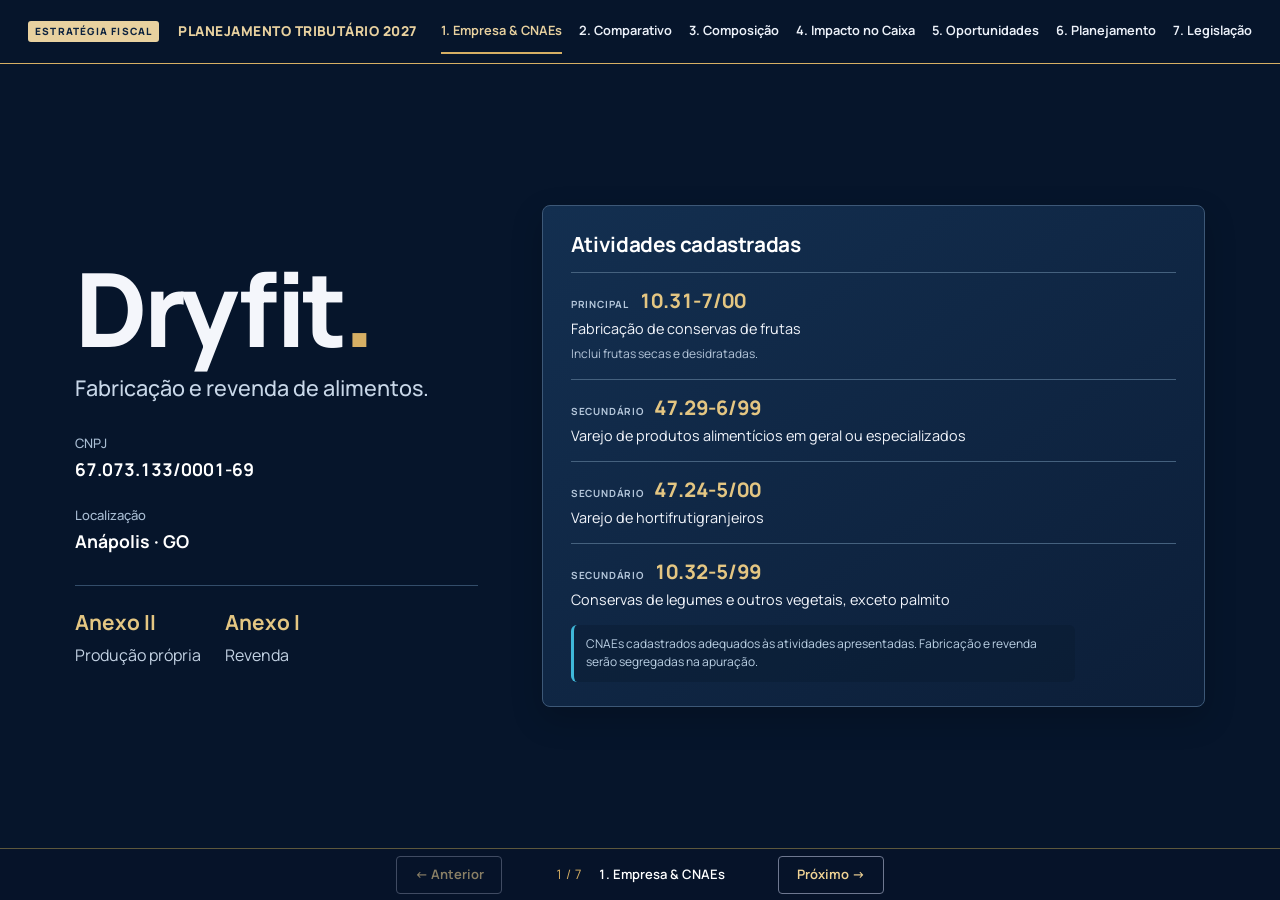
==== commit edb10ca8: "fix: organize static assets for GitHub Pages Use index.html as the direct entry point, move frontend" ====
--- a/PAINEL_TRIBUTARIO_CNPJ_67073133000169.html
+++ b/PAINEL_TRIBUTARIO_CNPJ_67073133000169.html
@@ -1,436 +1,13 @@
-<!doctype html>
-<html lang="pt-BR">
-<head>
-<meta charset="utf-8">
-<meta name="viewport" content="width=device-width,initial-scale=1">
-<meta name="theme-color" content="#081a34">
-<title>Planejamento Tributário 2027 · Apresentação Executiva Dryfit</title>
-<link rel="stylesheet" href="painel_tributario.css">
-<link rel="stylesheet" href="client_final.css">
-<script src="vendor/three.global.js" defer></script><script src="painel_tributario.js" defer></script><script src="meeting_chart_3d.js" defer></script><script src="client_final.js" defer></script>
-</head>
-<body data-slide="empresa">
-
-<header class="masthead">
-  <a class="brand" href="#empresa">
-    <span class="brand-badge">ESTRATÉGIA FISCAL</span>
-    <span class="brand-name">PLANEJAMENTO TRIBUTÁRIO 2027</span>
-  </a>
-  <nav class="section-nav" aria-label="Navegação da apresentação">
-    <a href="#empresa" aria-current="page">1. Empresa & CNAEs</a>
-    <a href="#tributacao">2. Comparativo</a>
-    <a href="#tributos">3. Composição</a>
-    <a href="#alternativas">4. Impacto no Caixa</a>
-    <a href="#oportunidades">5. Oportunidades</a>
-    <a href="#atuacao">6. Planejamento</a>
-    <a href="#legislacao">7. Legislação</a>
-  </nav>
-</header>
-
-<main class="page-width">
-
-  <!-- SLIDE 1: EMPRESA E CNAES -->
-  <section id="empresa" class="presentation-slide company-slide" data-slide><div class="company-identity"><h1 class="companywordmark">Dryfit<span>.</span></h1><p class="company-description">Fabricação e revenda de alimentos.</p><div class="company-data"><div><span>CNPJ</span><strong>67.073.133/0001-69</strong></div><div><span>Localização</span><strong>Anápolis · GO</strong></div></div><div class="company-annexes"><div><strong>Anexo II</strong><span>Produção própria</span></div><div><strong>Anexo I</strong><span>Revenda</span></div></div></div><div class="company-cnae"><h2>Atividades cadastradas</h2><div class="registered-cnae"><span>PRINCIPAL</span><strong>10.31-7/00</strong><p>Fabricação de conservas de frutas</p><small>Inclui frutas secas e desidratadas.</small></div><div class="registered-cnae"><span>SECUNDÁRIO</span><strong>47.29-6/99</strong><p>Varejo de produtos alimentícios em geral ou especializados</p></div><div class="registered-cnae"><span>SECUNDÁRIO</span><strong>47.24-5/00</strong><p>Varejo de hortifrutigranjeiros</p></div><div class="registered-cnae"><span>SECUNDÁRIO</span><strong>10.32-5/99</strong><p>Conservas de legumes e outros vegetais, exceto palmito</p></div><p class="cnae-note">CNAEs cadastrados adequados às atividades apresentadas. Fabricação e revenda serão segregadas na apuração.</p></div></section>
-
-  <!-- SLIDE 2: COMPARATIVO DE RECOLHIMENTO -->
-  <div class="page-title" hidden>
-    <h1>Comparativo de Desembolso Tributário</h1>
-    <p>Simulação executiva de recolhimento · Cenários para 2027 · Anápolis / GO</p>
-    <div class="company-meta">
-      <span>CNPJ 67.073.133/0001-69</span>
-      <span id="annexContext">Produção própria · Anexo II</span>
-      <span>Revenda Varejo: Anexo I (4,00%)</span>
-    </div>
-  </div>
-
-  <section id="tributacao" data-slide class="presentation-slide decision-stage" aria-label="Comparativo executivo de tributos" hidden>
-    <aside class="controls">
-      <div class="field">
-        <label for="monthly">Receita mensal de referência</label>
-        <output class="control-value" id="monthValue" for="monthly">R$ 3.000,00</output>
-        <input id="monthly" type="range" min="3000" max="20000" step="500" value="3000">
-        <div class="range-labels"><span>R$ 3 mil</span><span>R$ 15 mil</span><span>R$ 20 mil</span></div>
-      </div>
-
-      <div class="field activity-choice">
-        <span class="field-label">Origem da mercadoria vendida</span>
-        <div class="segmented" role="group" aria-label="Enquadramento da mercadoria">
-          <button type="button" id="activityAnnex2" aria-pressed="true">Produção própria · II</button>
-          <button type="button" id="activityAnnex1" aria-pressed="false">Revenda · I</button>
-        </div>
-        <p class="hint" id="activityHint">Produção própria no CNAE 1031-7/00 (4,5%). Revenda com CNAEs de comércio · Anexo I.</p>
-      </div>
-
-      <div class="field product-choice">
-        <span class="field-label">Frutas secas elegíveis</span>
-        <div class="product-benefit-fixed"><strong>Redução de 60%</strong><span>Aplicada ao IBS/CBS por fora</span></div>
-        <div class="segmented" role="group" aria-label="Tratamento fiscal dos produtos na reforma tributária" hidden>
-          <button type="button" id="standardProduct" aria-pressed="false">Geral (11,3%)</button>
-          <button type="button" id="foodProduct" aria-pressed="true">Redução 60%</button>
-          <button type="button" id="zeroProduct" aria-pressed="false">Alíquota zero</button>
-        </div>
-        <p class="benefit-scope">A redução altera apenas o híbrido. O DAS integral permanece igual.</p>
-      </div>
-
-      <button type="button" id="productsToggle" class="products-button" aria-haspopup="dialog">Consultar catálogo e NCMs</button>
-
-      <details class="history">
-        <summary>Ajustar base acumulada (RBT12)</summary>
-        <div class="segmented" role="group" aria-label="Base da receita acumulada">
-          <button type="button" id="stable" aria-pressed="true">Receita constante</button>
-          <button type="button" id="custom" aria-pressed="false">Informar RBT12</button>
-        </div>
-        <div id="rbtWrap" class="field" hidden>
-          <label for="rbt">Receita acumulada em 12 meses</label>
-          <output class="control-value" id="rbtValue" for="rbt">R$ 36.000,00</output>
-          <input id="rbt" type="range" min="1000" max="360000" step="1000" value="36000">
-        </div>
-      </details>
-
-      <button type="button" id="reset" class="reset-button">Restaurar valores padrão</button>
-      <div id="inputError" role="alert" hidden></div>
-    </aside>
-
-    <div class="comparison-stage">
-      <div class="comparison-heading">
-        <h2>Simples Integral vs. IBS/CBS por Fora</h2>
-      </div>
-
-      <!-- Comparação com composição do recolhimento por fora. -->
-      <figure class="chart3d" aria-label="Comparação visual dos totais mensais"><div class="columns"><div class="column-group integral"><div class="column-label"><h3>Simples integral</h3></div><div class="bar-space"><div class="tax-column" id="fullBar" style="--bar-height:139.45"><div class="column-total"><strong id="fullTotal">R$ 135,00</strong><span>/ mês</span><span class="column-rate" id="fullRate">4,50%</span></div></div></div><p class="chart-legend">DAS <strong id="fullDASshare">R$ 135,00</strong></p></div><div class="column-group external"><div class="column-label"><h3>IBS/CBS por fora</h3></div><div class="bar-space"><div class="tax-column" id="hybridBar" style="--bar-height:260"><div class="column-total"><strong id="hybridTotal">R$ 251,70</strong><span>/ mês</span><span class="column-rate" id="hybridRate">8,39%</span></div></div></div><p class="chart-legend"><span>DAS remanescente <strong id="hybridBase">R$ 116,10</strong></span><span>IBS/CBS bruto <strong id="hybridRegular">R$ 135,60</strong></span></p></div></div><div class="chart-floor" aria-hidden="true"></div><figcaption class="estimate-note" id="scenarioLabel">Estimativa · valores brutos sem créditos</figcaption></figure>
-
-      <div class="decision-message">
-        <h3 id="decisionTitle">Impacto direto no caixa</h3>
-        <p id="decisionText">Comparação de recolhimento sob os mesmos parâmetros de receita.</p>
-        <strong id="monthlyGap">Diferença: +R$ 116,70 / mês</strong>
-      </div>
-
-      <div class="tax-detail">
-        <div>
-          <span>CBS por fora</span>
-          <strong id="cbsApplied">4,48%</strong>
-          <small id="cbsAmount">R$ 134,40 / mês</small>
-        </div>
-        <div>
-          <span>IBS por fora</span>
-          <strong id="ibsApplied">0,04%</strong>
-          <small id="ibsAmount">R$ 1,20 / mês</small>
-        </div>
-        <div>
-          <span>Produto no híbrido</span>
-          <strong id="reductionValue">Redução de 60%</strong>
-          <small id="benefitProductHint">Frutas secas sem adição de açúcar</small>
-        </div>
-      </div>
-      <p class="estimate-note">Estimativa 2027 · CBS 11,2% + IBS 0,1% antes do benefício · débitos brutos, sem créditos.</p>
-    </div>
-  </section>
-
-  <p id="statusText" class="sr-only" role="status" aria-live="polite"></p>
-
-  <!-- SLIDE 3: ONDE ENTRA CADA TRIBUTO -->
-  <section id="tributos" class="presentation-slide section-block" data-slide hidden>
-    <div class="section-heading">
-      <h2>Composição dos Tributos</h2>
-      <p><span id="taxTableActivityRef">Produção · Anexo II</span> · receita <span id="taxTableMonthRef">R$ 3.000,00</span>.</p>
-    </div>
-    <div class="table-scroll">
-      <table class="tax-table">
-        <thead>
-          <tr>
-            <th scope="col">Tributo</th>
-            <th scope="col">Simples Integral<br>Alíquota Efetiva</th>
-            <th scope="col">Valor no DAS</th>
-            <th scope="col">IBS/CBS por Fora<br>Alíquota Efetiva</th>
-            <th scope="col">Valor Recolhido</th>
-            <th scope="col">Forma de Recolhimento</th>
-          </tr>
-        </thead>
-        <tbody id="taxRows"></tbody>
-        <tfoot>
-          <tr>
-            <th>Total Mensal</th>
-            <td id="taxFullRate"></td>
-            <td id="taxFullAmount"></td>
-            <td id="taxHybridRate"></td>
-            <td id="taxHybridAmount"></td>
-            <td>Guia única vs. Duas apurações</td>
-          </tr>
-        </tfoot>
-      </table>
-    </div>
-    <div class="tax-explanation">
-      <p><strong>Integral:</strong> tributos da atividade reunidos no DAS. IPI apenas na produção própria.</p>
-      <p><strong>Híbrido:</strong> tributos remanescentes no DAS; IBS/CBS separados, com o tratamento do produto.</p>
-    </div>
-  </section>
-
-  <!-- SLIDE 4: IMPACTO NO CAIXA -->
-  <section id="alternativas" data-slide class="presentation-slide section-block" hidden>
-    <div class="section-heading">
-      <h2>Impacto no Fluxo de Caixa</h2>
-      <p><span id="comparisonScenario">Produção · Anexo II · Redução de 60%</span><br>Valores brutos, sem créditos.</p>
-    </div>
-    <div class="table-scroll" tabindex="0" role="region" aria-label="Tabela de faturamento e desembolso">
-      <table class="comparison-table">
-        <thead>
-          <tr>
-            <th scope="col">Receita Mensal</th>
-            <th scope="col">Simples Integral</th>
-            <th scope="col">IBS/CBS por Fora</th>
-            <th scope="col">Diferença Mensal</th>
-            <th scope="col">Alíquota Efetiva Integral</th>
-            <th scope="col">Alíquota Efetiva por Fora</th>
-          </tr>
-        </thead>
-        <tbody id="comparisonRows"></tbody>
-      </table>
-    </div>
-    <div class="regime-grid">
-      <article>
-        <h3>B2C · consumidor final</h3>
-        <p>Planejamento no Simples integral. Preço final e margem por produto; os tributos permanecem no DAS.</p>
-      </article>
-      <article>
-        <h3>B2B · venda a empresas</h3>
-        <p>O DAS segue a atividade, como no B2C. Cliente no regime regular recebe crédito de IBS/CBS limitado ao devido no Simples.</p>
-      </article>
-      <article>
-        <h3>Alternativa · modelo híbrido</h3>
-        <p>IBS/CBS por fora, mediante opção formal. Reavaliar preço, margem e exigências dos clientes B2B antes da mudança.</p>
-      </article>
-    </div>
-    <div class="period-note">
-      <strong>Referências da análise</strong>
-      <p>Dezembro/2026: 4% informado. Em 2027: revenda começa em 4% e produção em 4,5%. <strong>Presumido e Real: migração não indicada no planejamento atual.</strong> Reavaliar com crescimento, margens, folha e custos.</p>
-    </div>
-  </section>
-
-  <!-- SLIDE 5: OPORTUNIDADES -->
-  <section id="oportunidades" data-slide class="presentation-slide section-block" hidden>
-    <div class="section-heading">
-      <h2>Produtos e tratamento tributário</h2>
-      <p>Redução e alíquota zero por produto: aplicação exclusiva ao IBS/CBS por fora nesta comparação.</p>
-    </div>
-    <div class="opportunity-list">
-      <article>
-        <div>
-          <h3>Simples integral · caminho para 2027</h3>
-          <span class="status">Dentro do DAS</span>
-        </div>
-        <p>O benefício de IBS/CBS do produto <strong>não reduz o DAS integral</strong>. Aplicam-se os Anexos I e II às receitas segregadas.</p>
-      </article>
-
-      <article>
-        <div>
-          <h3>Maçã, damasco e ameixa secos</h3>
-          <span class="status">Híbrido · redução de 60%</span>
-        </div>
-        <p>NCM 0813.30.00, 0813.10.00 e 0813.20.10/20. Sem adição de açúcar ou outros edulcorantes: <strong>CBS estimada 4,48% + IBS 0,04%</strong>.</p>
-      </article>
-
-      <article>
-        <div>
-          <h3>Alíquota Zero no Coco Dessecado</h3>
-          <span class="status">Híbrido · alíquota zero</span>
-        </div>
-        <p>NCM 0801.11.00: <strong>CBS 0% + IBS 0%</strong>, pela previsão específica do Anexo XV. O DAS remanescente continua devido.</p>
-      </article>
-
-      <article>
-        <div>
-          <h3>Aplicação nas vendas B2B e B2C</h3>
-          <span class="status">Mesmo enquadramento do produto</span>
-        </div>
-        <p>O canal de venda não muda a redução por produto. No híbrido, o enquadramento depende do NCM, da composição e da opção pelo regime regular.</p>
-      </article>
-
-    </div>
-    <button type="button" class="source-button" data-open-products>Ver produtos, NCMs e condições</button>
-  </section>
-
-  <!-- SLIDE 6: PLANO DE AÇÃO -->
-  <section id="atuacao" data-slide class="presentation-slide section-block" hidden>
-    <div class="section-heading">
-      <h2>Como vamos trabalhar em 2027</h2>
-      <p>Simples integral · B2B e B2C.</p>
-    </div>
-    <div class="work-plan">
-      <article>
-        <span class="step-num">ETAPA 1</span>
-        <h3>Organizar produtos e receitas</h3>
-        <p>Cadastrar produtos com descrição, <strong>NCM e origem</strong>. Separar fabricação própria (<strong>Anexo II</strong>) e comércio (<strong>Anexo I</strong>), quando houver revenda.</p>
-      </article>
-
-      <article>
-        <span class="step-num">ETAPA 2</span>
-        <h3>Continuar no Simples integral</h3>
-        <p>Em 2027, manter o Simples integral, <strong>mais vantajoso nos cenários apresentados</strong>. Os benefícios de IBS/CBS por produto analisados aqui não reduzem o DAS integral.</p>
-      </article>
-
-      <article>
-        <span class="step-num">ETAPA 3</span>
-        <h3>Executar e acompanhar</h3>
-        <p><strong>Emitir notas fiscais</strong>, cadastrar novos produtos, conferir receitas e apurar o DAS. Avaliar a evolução da empresa, o faturamento e as margens de B2B e B2C.</p>
-      </article>
-    </div>
-    <div class="plan-forecast" aria-label="Referência de recolhimento para 2027">
-      <div><span>Receita mensal de referência</span><strong id="planRevenue">R$ 3.000,00</strong></div>
-      <div><span>Revenda · DAS integral</span><strong id="planRetail">R$ 120,00</strong></div>
-      <div><span>Produção · DAS integral</span><strong id="planProduction">R$ 135,00</strong></div>
-    </div>
-    <p class="plan-note">Valores para a mesma receita em cada atividade, com receita constante. Na operação mista, o DAS soma os valores das receitas segregadas.</p>
-  </section>
-
-  <!-- SLIDE 7: LEGISLAÇÃO -->
-  <section id="legislacao" class="presentation-slide section-block legal-slide" data-slide hidden>
-    <div class="section-heading">
-      <h2>Legislação e Normas</h2>
-      <p>Fontes oficiais · consulta em 12/11/2026 · CBS estimada.</p>
-    </div>
-    <div class="legal-grid">
-      <article>
-        <span class="law-label">Aplicação dos benefícios</span>
-        <h3>Integral e híbrido</h3>
-        <p>Integral segue as regras do Simples. A opção pelo regime regular permite aplicar as reduções de IBS/CBS por fora.</p>
-        <strong>Redução do produto não altera o DAS integral</strong>
-        <a href="https://legis.senado.gov.br/norma/40180341/publicacao/40181429" target="_blank" rel="noopener noreferrer">LC 214/2025 · art. 41, §§ 2º e 3º</a>
-      </article>
-
-      <article>
-        <span class="law-label">Alimentos: Redução de 60%</span>
-        <h3>LC nº 214/2025 · Art. 135 · Anexo VII</h3>
-        <p>Frutas secas elegíveis do item 14, sem adição de açúcar ou outros edulcorantes. Aplicação no regime regular por fora.</p>
-        <strong>CBS: 4,48% · IBS: 0,04%</strong>
-        <a href="https://legis.senado.gov.br/norma/40180341/publicacao/40180967" target="_blank" rel="noopener noreferrer">LC 214/2025 · Anexo VII</a>
-      </article>
-
-      <article>
-        <span class="law-label">Alíquota Zero</span>
-        <h3>LC nº 214/2025 · Art. 148 · Anexo XV</h3>
-        <p>Coco dessecado, NCM 0801.11.00, abrangido pela subposição 0801.1 do item 6. Aplicação por fora; o DAS remanescente permanece.</p>
-        <strong>CBS: 0,00% · IBS: 0,00%</strong>
-        <a href="https://legis.senado.gov.br/norma/40180341/publicacao/40181038" target="_blank" rel="noopener noreferrer">LC 214/2025 · Anexo XV</a>
-      </article>
-
-      <article>
-        <span class="law-label">B2B e B2C</span>
-        <h3>Venda a empresas no Simples integral</h3>
-        <p>Comprador no regime regular: crédito limitado ao IBS/CBS devido pelo fornecedor no Simples. B2C mantém foco no preço final.</p>
-        <strong>O tipo de cliente não muda o Anexo</strong>
-        <a href="https://legis.senado.gov.br/norma/40180341/publicacao/40181429" target="_blank" rel="noopener noreferrer">LC 214/2025 · art. 47, § 9º, II</a>
-      </article>
-    </div>
-
-    <button type="button" id="legalToggle" class="source-button">Ver notas técnicas completas</button>
-  </section>
-</main>
-
-<!-- DIALOGS -->
-<dialog id="legalDialog" class="products-dialog" aria-labelledby="legalTitle">
-  <div class="dialog-heading">
-    <h2 id="legalTitle">Notas Técnicas e Premissas</h2>
-    <button type="button" id="closeLegal">Fechar</button>
-  </div>
-  <div class="detail-content">
-    <p>Simulação elaborada sob a legislação vigente (LC 123/2006 e LC 214/2025) para o ano de 2027.</p>
-    <p><strong>Produção e revenda:</strong> Anexo II e Anexo I, respectivamente. Alíquotas iniciais 4,5% e 4%; a RBT12 total determina a faixa. A simulação mostra toda a receita em uma atividade por vez, sem inventar divisão das vendas.</p>
-    <p><strong>Benefício por produto:</strong> a redução de 60% e a alíquota zero da LC 214 são aplicadas somente aos débitos de IBS/CBS do regime regular por fora. Não reduzem o DAS integral. Fundamento: LC 214, art. 41, §§ 2º e 3º, e <a href="https://www.planalto.gov.br/ccivil_03/leis/lcp/lcp123.htm#art24" target="_blank" rel="noopener noreferrer">LC 123, art. 24, § 1º</a>.</p>
-    <p><strong>Alíquotas estimadas:</strong> referência CBS de 11,3% estimada pelo TCU, com redução transitória de 0,1 ponto: CBS 11,2% + IBS 0,1%. Com redução de 60%: CBS 4,48% e IBS 0,04%. <a href="https://portal.tcu.gov.br/imprensa/noticias/tcu-calcula-aliquota-de-referencia-de-113-para-novo-tributo-sobre-consumo" target="_blank" rel="noopener noreferrer">Estimativa oficial do TCU</a>.</p>
-    <p><strong>Base do comparativo:</strong> receita mensal usada como base ilustrativa dos débitos brutos de IBS/CBS, sem créditos. A apuração real ajusta a base pelos tributos excluídos e documentos da operação.</p>
-    <p><strong>Tabelas 2027–2028:</strong> <a href="https://legis.senado.gov.br/norma/40180341/publicacao/40181079" target="_blank" rel="noopener noreferrer">Anexo I</a> e <a href="https://legis.senado.gov.br/norma/40180341/publicacao/40181111" target="_blank" rel="noopener noreferrer">Anexo II</a>. Em janeiro/2027, a regra proporcional de início de atividade utiliza os meses de maio a novembro/2026; sem histórico real, esta apresentação usa receita constante.</p>
-    <p><strong>Calendário de opção:</strong> de 1º a 31 de março/2027 para o modelo híbrido com efeitos de julho a dezembro/2027, conforme <a href="https://www8.receita.fazenda.gov.br/SIMPLESNACIONAL/noticias/noticiacompleta.aspx?id=E595D010-1E04-4C3B-95D9-185FC58594B5" target="_blank" rel="noopener noreferrer">Receita Federal / CGSN</a>. A apresentação não formaliza opção tributária.</p>
-  </div>
-</dialog>
-
-<dialog id="productsDialog" class="products-dialog" aria-labelledby="productsTitle">
-  <div class="dialog-heading">
-    <div>
-      <h2 id="productsTitle">Catálogo de Produtos e NCMs</h2>
-      <p>Exemplos para a atividade · benefícios somente no modelo por fora. Não alteram o DAS integral.</p>
-    </div>
-    <button type="button" id="closeProducts">Fechar</button>
-  </div>
-  <div id="productCatalog" class="product-catalog">
-    <article>
-      <div>
-        <h3>Maçã Desidratada</h3>
-        <p>NCM 0813.30.00 · Sem adição de açúcar</p>
-      </div>
-      <div>
-        <span>Redução de 60%</span>
-        <strong>CBS 4,48% · IBS 0,04%</strong>
-      </div>
-      <button type="button" data-benefit="reduced" data-product="Maçã seca sem açúcar">Demonstrar</button>
-    </article>
-
-    <article>
-      <div>
-        <h3>Damasco Seco</h3>
-        <p>NCM 0813.10.00 · Sem adição de açúcar</p>
-      </div>
-      <div>
-        <span>Redução de 60%</span>
-        <strong>CBS 4,48% · IBS 0,04%</strong>
-      </div>
-      <button type="button" data-benefit="reduced" data-product="Damasco seco sem açúcar">Demonstrar</button>
-    </article>
-
-    <article>
-      <div>
-        <h3>Ameixa Seca</h3>
-        <p>NCM 0813.20.10 com caroço / 0813.20.20 sem caroço</p>
-      </div>
-      <div>
-        <span>Redução de 60%</span>
-        <strong>CBS 4,48% · IBS 0,04%</strong>
-      </div>
-      <button type="button" data-benefit="reduced" data-product="Ameixa seca sem açúcar">Demonstrar</button>
-    </article>
-
-    <article class="zero-product">
-      <div>
-        <h3>Coco Dessecado</h3>
-        <p>NCM 0801.11.00 · Sem edulcorantes</p>
-      </div>
-      <div>
-        <span>Alíquota Zero Específica</span>
-        <strong>CBS 0,00% · IBS 0,00%</strong>
-      </div>
-      <p class="zero-info">Alíquota zero de IBS e CBS.</p>
-    </article>
-  </div>
-
-  <div class="product-conditions">
-    <h3>Requisitos para a Redução de 60%:</h3>
-    <ul>
-      <li>Sem adição de açúcar ou outros edulcorantes; NCM e composição compatíveis com o item 14 do Anexo VII.</li>
-      <li>Respeitar as exclusões de nozes, castanhas e frutas não regionais; misturas exigem análise de todos os componentes.</li>
-      <li>Benefício na apuração regular de IBS/CBS, após opção pelo modelo por fora. O DAS integral não muda.</li>
-    </ul>
-  </div>
-  <button type="button" id="applyFoodBenefit" class="apply-benefit">Aplicar Redução de 60%</button>
-</dialog>
-
-<div class="mobile-summary" aria-label="Resumo do comparativo">
-  <div>
-    <span>Simples Integral</span>
-    <strong id="mobileFull">R$ 135,00</strong>
-  </div>
-  <div>
-    <span>IBS/CBS por Fora</span>
-    <strong id="mobileHybrid">R$ 251,70</strong>
-  </div>
-</div>
-
-<footer class="slide-controls">
-  <button type="button" id="prevSlide" aria-label="Slide anterior">← Anterior</button>
-  <div class="slide-indicator">
-    <span id="slideCount">1 / 7</span>
-    <strong id="slideTitle">1. Empresa & CNAEs</strong>
-  </div>
-  <button type="button" id="nextSlide" aria-label="Próximo slide">Próximo →</button>
-</footer>
-
-</body>
-</html>
+<!doctype html>
+<html lang="pt-BR">
+<head>
+  <meta charset="utf-8">
+  <meta name="viewport" content="width=device-width, initial-scale=1">
+  <meta http-equiv="refresh" content="0; url=./index.html">
+  <link rel="canonical" href="./index.html">
+  <title>Planejamento Dryfit · Tributário 2027</title>
+</head>
+<body>
+  <p>A apresentação agora está em <a href="./index.html">index.html</a>.</p>
+</body>
+</html>
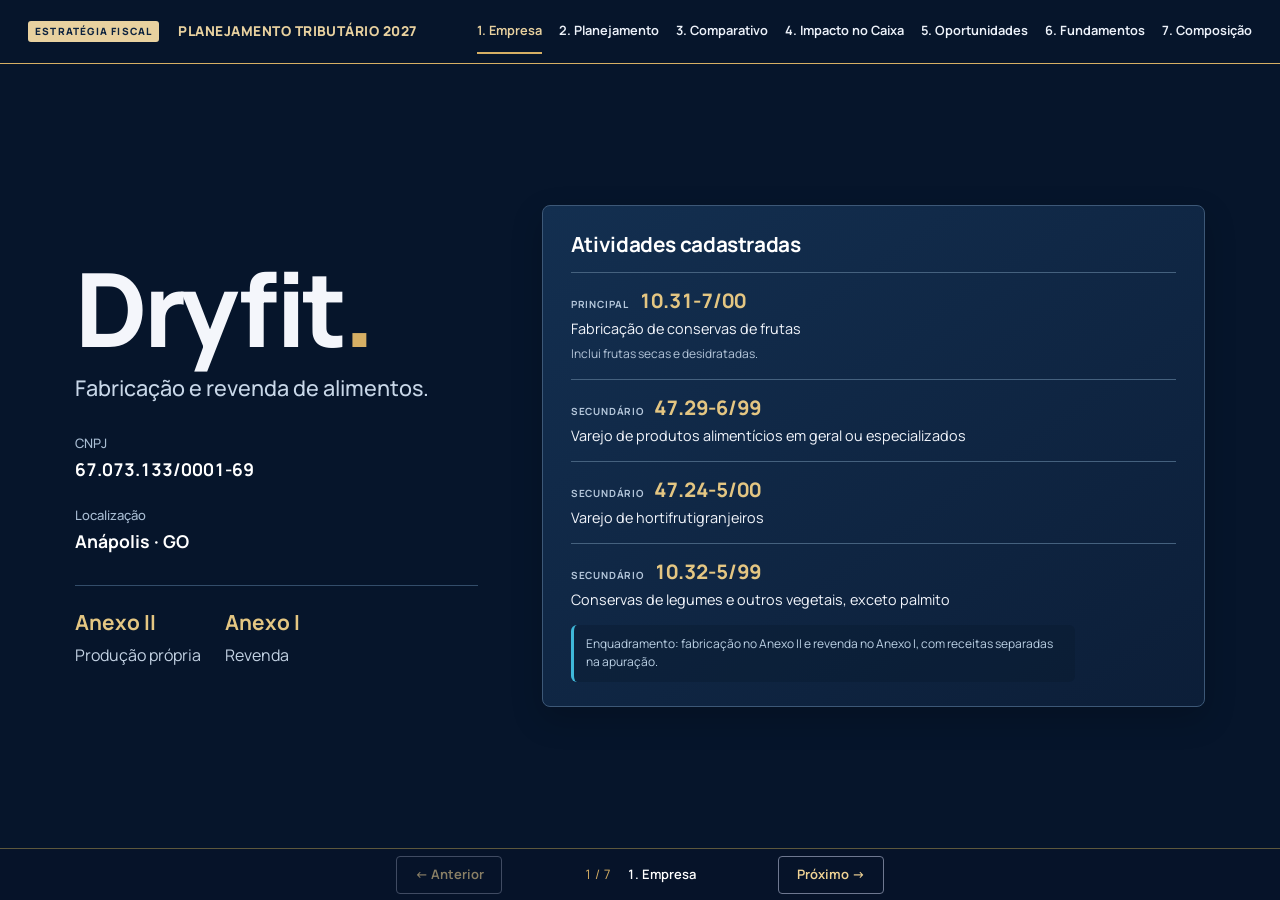
==== commit 086f4b1a: "docs: use executive language in Dryfit action plan" ====
--- a/PAINEL_TRIBUTARIO_CNPJ_67073133000169.html
+++ b/PAINEL_TRIBUTARIO_CNPJ_67073133000169.html
@@ -2,6 +2,7 @@
 <html lang="pt-BR">
 <head>
   <meta charset="utf-8">
+<link rel="icon" href="data:image/svg+xml,%3Csvg xmlns='http://www.w3.org/2000/svg' viewBox='0 0 32 32'%3E%3Crect width='32' height='32' rx='6' fill='%23081a34'/%3E%3Ctext x='7' y='24' fill='%23dfbb69' font-size='25'%3ED%3C/text%3E%3C/svg%3E">
   <meta name="viewport" content="width=device-width, initial-scale=1">
   <meta http-equiv="refresh" content="0; url=./index.html">
   <link rel="canonical" href="./index.html">
